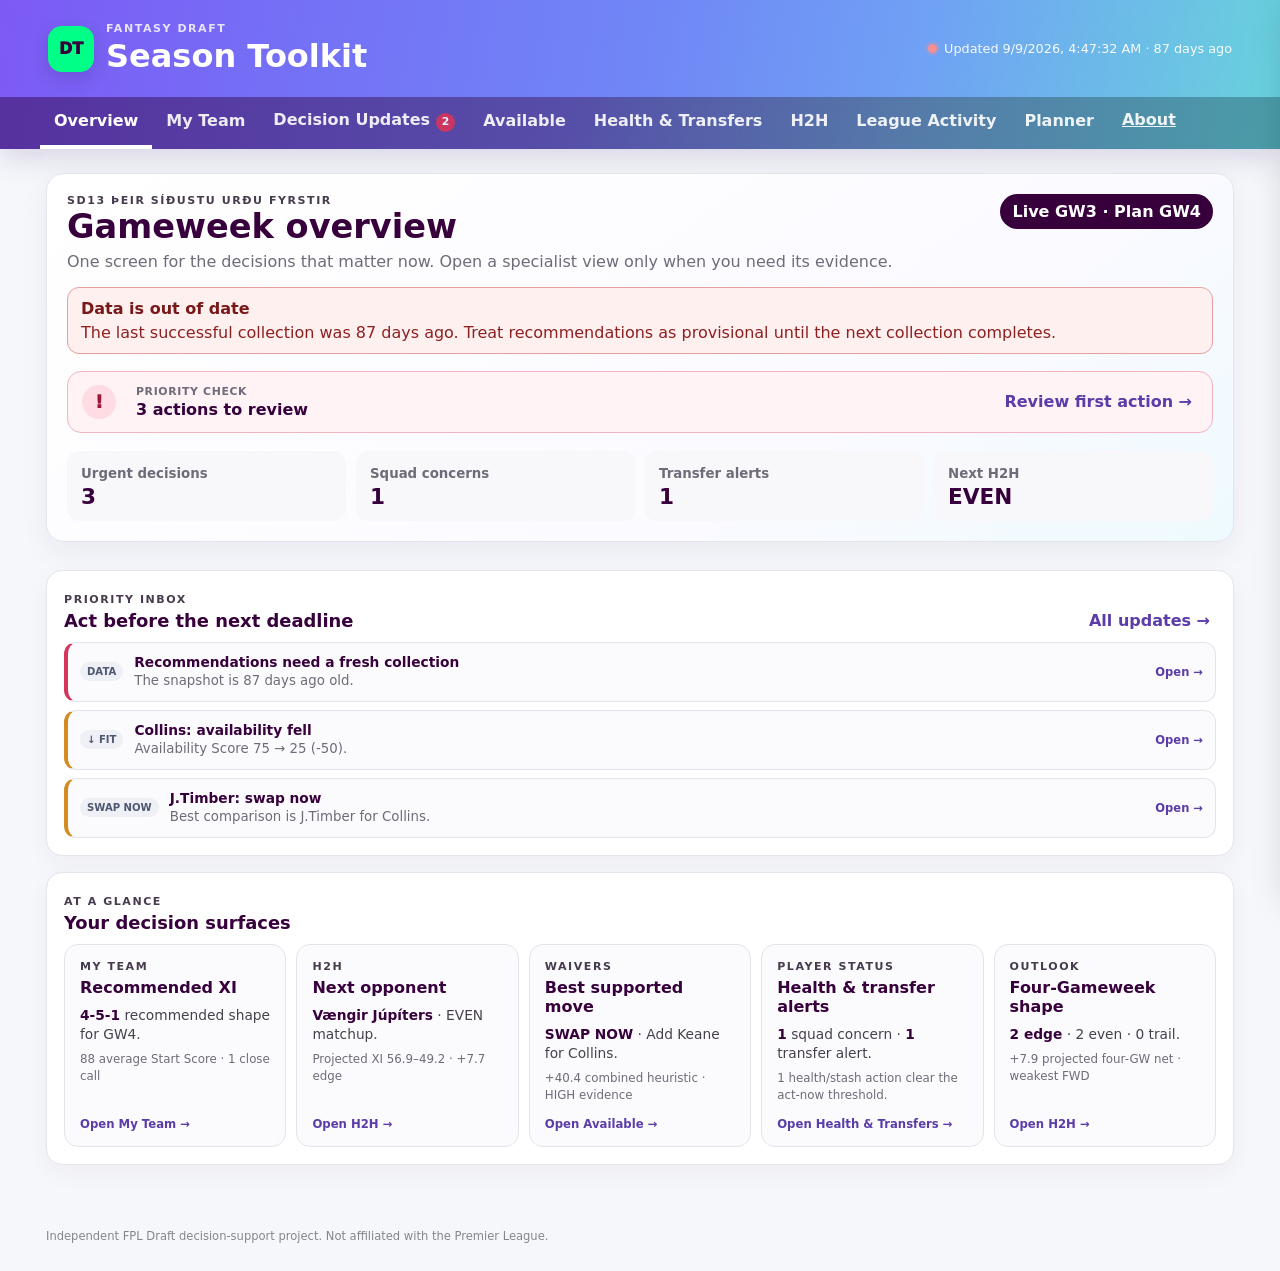
==== public/index.html @ d9d37bd5 "Fix scoring ties, playing-time estimates and outcome integrity" ====
<!doctype html>
<html lang="en">
<head>
  <meta charset="utf-8">
  <meta name="viewport" content="width=device-width, initial-scale=1">
  <meta name="theme-color" content="#6f86f6">
  <title>Draft Toolkit</title>
  <link rel="stylesheet" href="styles.css?v=20260821.3">
  <link rel="stylesheet" href="pitch-v2.css?v=20260821.2">
  <link rel="stylesheet" href="interaction.css">
  <link rel="stylesheet" href="recommended-xi.css?v=20260821.3">
  <link rel="stylesheet" href="planner-v07.css">
  <link rel="stylesheet" href="h2h-v08.css">
  <link rel="stylesheet" href="outcomes-v01.css?v=20260821.1">
  <link rel="stylesheet" href="h2h-outlook-v11.css?v=20260821.1">
  <link rel="stylesheet" href="h2h-visual-v12.css?v=20260822.2">
  <link rel="stylesheet" href="changefeed-v09.css?v=20260822.1">
  <link rel="stylesheet" href="decision-updates-v10.css?v=20260822.1">
  <link rel="stylesheet" href="injury-stash-v10.css?v=20260827.1">
  <link rel="stylesheet" href="overview-v1.css?v=20260827.1">
</head>
<body>
  <header class="masthead">
    <div class="masthead-inner">
      <div class="brand-wrap">
        <div class="brand-mark">DT</div>
        <div>
          <div class="eyebrow">Fantasy Draft</div>
          <h1>Season Toolkit</h1>
        </div>
      </div>
      <div id="updated" class="updated">Loading latest league snapshot…</div>
    </div>
    <nav class="primary-nav" aria-label="Toolkit navigation">
      <div class="primary-nav-inner">
        <button class="primary-link active" data-view="overview">Overview</button>
        <button class="primary-link" data-view="squad">My Team</button>
        <button class="primary-link" data-view="changes">Decision Updates</button>
        <button class="primary-link" data-view="available">Available</button>
        <button class="primary-link" data-view="injury">Health &amp; Transfers</button>
        <button class="primary-link" data-view="h2h">H2H</button>
        <button class="primary-link" data-view="activity">League Activity</button>
        <button class="primary-link" data-view="planner">Planner</button>
        <a class="primary-link" href="about.html">About</a>
      </div>
    </nav>
  </header>

  <main>
    <section id="hero" class="hero"></section>
    <section id="controls" class="controls"></section>
    <section id="content" class="content"></section>
  </main>

  <div id="drawer-backdrop" class="drawer-backdrop" hidden></div>
  <aside id="player-drawer" class="player-drawer" aria-hidden="true"></aside>

  <footer>Independent FPL Draft decision-support project. Not affiliated with the Premier League.</footer>
  <script src="app.js?v=20260827.2"></script>
  <script src="intelligence-v2.js"></script>
  <script src="intelligence-v3.js?v=20260827.1"></script>
  <script src="waiver-v4.js"></script>
  <script src="recommended-xi.js?v=20260821.3"></script>
  <script src="planner-v07.js"></script>
  <script src="h2h-v08.js?v=20260909.1"></script>
  <script src="changefeed-v09.js?v=20260822.1"></script>
  <script src="injury-stash-v10.js?v=20260827.2"></script>
  <script src="overview-v1.js?v=20260827.2"></script>
  <script>SORT = 'swap';</script>
  <script src="search-fix.js"></script>
  <script src="interaction.js"></script>
</body>
</html>
---- public/styles.css ----
:root {
  font-family: Inter, ui-sans-serif, system-ui, -apple-system, BlinkMacSystemFont, "Segoe UI", sans-serif;
  color: #201128;
  background: #f6f7fb;
  --purple:#37003c;
  --purple-2:#5b3ca8;
  --blue:#6f96f6;
  --teal:#72d6e8;
  --green:#00ff87;
  --ink:#201128;
  --muted:#6f6b78;
  --line:#e4e5ec;
  --panel:#fff;
  --good:#16883a;
  --warn:#b46a00;
  --bad:#c62828;
}
*{box-sizing:border-box} body{margin:0;background:#f6f7fb;color:var(--ink)} button,input,select{font:inherit}
.masthead{color:white;background:linear-gradient(100deg,#7d5af5 0%,#7471f6 27%,#7082f6 48%,#6f94f7 68%,#74c9ea 100%);box-shadow:0 8px 28px rgba(61,44,115,.18)}
.masthead-inner{max-width:1220px;margin:auto;padding:22px 18px;display:flex;justify-content:space-between;gap:20px;align-items:center}
.brand-wrap{display:flex;gap:12px;align-items:center}.brand-mark{width:46px;height:46px;border-radius:14px;background:var(--green);color:var(--purple);display:grid;place-items:center;font-weight:950;box-shadow:0 6px 18px rgba(55,0,60,.16)}
.eyebrow{text-transform:uppercase;letter-spacing:.14em;font-size:.69rem;font-weight:900;opacity:.82}h1{margin:2px 0 0;font-size:clamp(1.45rem,2.7vw,2rem)}.updated{font-size:.8rem;text-align:right;opacity:.95}.freshness-status{display:inline-flex;align-items:center;justify-content:flex-end;gap:7px}.freshness-dot{width:9px;height:9px;border-radius:50%;background:var(--green);box-shadow:0 0 0 3px rgba(0,255,135,.18);flex:0 0 auto}.freshness-status.stale .freshness-dot{background:#ffd166;box-shadow:0 0 0 3px rgba(255,209,102,.2)}.freshness-status.critical .freshness-dot,.freshness-status.unknown .freshness-dot{background:#ff8f8f;box-shadow:0 0 0 3px rgba(255,143,143,.2)}
.primary-nav{background:linear-gradient(100deg,#56319f 0%,#554baa 42%,#5c7ead 100%)}.primary-nav-inner{max-width:1220px;margin:auto;display:flex;overflow:auto;padding:0 10px}.primary-link{border:0;background:transparent;color:#fff;padding:13px 14px;font-weight:800;cursor:pointer;white-space:nowrap;border-bottom:4px solid transparent;opacity:.9}.primary-link.active{border-bottom-color:#fff;opacity:1}
main{max-width:1220px;margin:auto;padding:24px 16px 64px}.hero{background:#fff;border:1px solid var(--line);border-radius:18px;padding:20px;box-shadow:0 10px 30px rgba(36,28,48,.06)}.hero-top{display:flex;justify-content:space-between;gap:16px}.hero h2{margin:0;color:var(--purple);font-size:clamp(1.45rem,3vw,2.1rem)}.hero p{margin:6px 0 0;color:var(--muted)}.gw-pill{background:var(--purple);color:#fff;border-radius:999px;padding:8px 12px;height:max-content;font-weight:900}.freshness-warning{margin-top:16px;border:1px solid #e8bd67;background:#fff7df;color:#74520a;border-radius:12px;padding:11px 13px;display:flex;gap:5px 10px;align-items:baseline;flex-wrap:wrap}.freshness-warning strong{color:#5f4205}.freshness-warning.critical,.freshness-warning.unknown{border-color:#e5a0a0;background:#fff0f0;color:#8d2020}.freshness-warning.critical strong,.freshness-warning.unknown strong{color:#791818}.stats{display:grid;grid-template-columns:repeat(4,1fr);gap:10px;margin-top:18px}.stat{background:#f8f8fb;border-radius:12px;padding:12px 14px}.stat small{color:var(--muted);font-weight:700}.stat strong{display:block;color:var(--purple);font-size:1.35rem;margin-top:2px}.stat-button{border:1px solid transparent;text-align:left;cursor:pointer;color:inherit;transition:border-color .16s ease,box-shadow .16s ease,transform .16s ease}.stat-button span{display:block;margin-top:4px;color:#5b3ca8;font-size:.69rem;font-weight:850}.stat-button:hover{border-color:#b8a9df;box-shadow:0 5px 14px rgba(55,0,60,.09);transform:translateY(-1px)}.stat-button:focus-visible{outline:3px solid var(--green);outline-offset:2px}
.controls{margin-top:14px;display:flex;gap:8px;flex-wrap:wrap;align-items:center}.view-toggle{display:inline-flex;background:#e8eaf2;border-radius:11px;padding:3px}.view-toggle button{border:0;background:transparent;padding:8px 13px;border-radius:9px;font-weight:800;color:var(--muted);cursor:pointer}.view-toggle button.active{background:#fff;color:var(--purple);box-shadow:0 2px 8px rgba(35,24,50,.08)}.search,select{border:1px solid #cfd1d8;background:#fff;border-radius:10px;padding:9px 11px;color:var(--ink)}.search{flex:1;min-width:220px}.content{margin-top:14px}
.pitch-shell{background:#fff;border:1px solid var(--line);border-radius:16px;overflow:hidden;box-shadow:0 8px 24px rgba(35,24,50,.06)}.pitch-head{background:linear-gradient(90deg,#77d8ec,#a0f2dd,#d9d5ff);padding:12px}.pitch-head-inner{background:var(--purple);color:#fff;border-radius:9px;padding:8px 12px;text-align:center;font-weight:900}.pitch{position:relative;min-height:720px;background:linear-gradient(rgba(255,255,255,.05),rgba(255,255,255,.05)),repeating-linear-gradient(0deg,#5aae63 0,#5aae63 90px,#62b76b 90px,#62b76b 180px);overflow:hidden}.pitch:before{content:"";position:absolute;inset:26px 7%;border:3px solid rgba(255,255,255,.92);border-radius:3px}.pitch:after{content:"";position:absolute;left:50%;top:50%;width:150px;height:150px;border:3px solid rgba(255,255,255,.92);border-radius:50%;transform:translate(-50%,-50%)}.halfway{position:absolute;left:7%;right:7%;top:50%;border-top:3px solid rgba(255,255,255,.92)}
.line{position:absolute;left:7%;right:7%;display:grid;gap:10px;z-index:2;align-items:end}.line.gkp{top:6%;grid-template-columns:1fr}.line.def{top:28%;grid-template-columns:repeat(5,1fr)}.line.mid{top:52%;grid-template-columns:repeat(5,1fr)}.line.fwd{top:77%;grid-template-columns:repeat(3,1fr)}
.pitch-player{justify-self:center;width:min(116px,100%);border:0;background:transparent;cursor:pointer;color:inherit;padding:0}.shirt{width:54px;height:62px;margin:0 auto -2px;background:linear-gradient(180deg,#f5f5f5,#d9d9df);clip-path:polygon(25% 0,38% 9%,62% 9%,75% 0,100% 20%,84% 36%,79% 100%,21% 100%,16% 36%,0 20%);border:2px solid rgba(55,0,60,.22)}.pitch-player.warn .shirt{background:linear-gradient(180deg,#ffe96c,#e2bc36)}.pitch-player.bad .shirt{background:linear-gradient(180deg,#ff9f9f,#df6464)}.player-label{background:var(--purple);color:#fff;padding:5px 6px 4px;font-weight:900;font-size:.77rem;white-space:nowrap;overflow:hidden;text-overflow:ellipsis}.next-fixture{background:rgba(255,255,255,.6);padding:3px 5px;font-size:.72rem;font-weight:800}.intel-dot{position:absolute;transform:translate(38px,-66px);background:#fff;color:var(--purple);width:21px;height:21px;border-radius:50%;display:grid;place-items:center;font-size:.7rem;font-weight:950;box-shadow:0 2px 6px rgba(0,0,0,.18)}
.bench{border-top:1px solid var(--line);padding:14px;background:#fafafd}.bench h3{margin:0 0 10px;color:var(--purple)}.bench-row{display:grid;grid-template-columns:repeat(4,1fr);gap:10px}.bench-card{border:1px solid var(--line);background:#fff;border-radius:12px;padding:10px;cursor:pointer}.bench-card strong{display:block}.bench-card small{color:var(--muted)}
.group{margin-bottom:20px}.group-title{display:flex;justify-content:space-between;align-items:center;margin:0 0 9px}.group-title h3{margin:0;color:var(--purple)}.count{color:var(--muted);font-size:.84rem}.player-list{display:grid;gap:8px}.player-card{background:#fff;border:1px solid var(--line);border-radius:13px;overflow:hidden;display:grid;grid-template-columns:minmax(180px,1.2fr) minmax(250px,1.7fr) minmax(180px,.9fr)}.player-main{padding:13px 14px;display:flex;gap:11px;align-items:center}.position{width:42px;height:42px;border-radius:10px;display:grid;place-items:center;font-size:.72rem;font-weight:900;background:#efe9f0;color:var(--purple)}.player-name{font-weight:900}.meta{color:var(--muted);font-size:.81rem;margin-top:2px}.fixture-strip{display:grid;grid-template-columns:repeat(4,minmax(56px,1fr));gap:5px;padding:9px;background:#fafafb;border-left:1px solid var(--line);border-right:1px solid var(--line)}.fixture{min-height:52px;border-radius:9px;background:#ececf0;display:flex;flex-direction:column;justify-content:center;align-items:center;text-align:center;font-size:.73rem;font-weight:800;padding:5px}.fixture strong{color:var(--purple)}.fixture.home{background:#dbfce9}.fixture.away{background:#f1ebf2}.fixture.blank{color:#9a9ba3;background:#f3f3f5}.intel{padding:11px 12px;display:flex;flex-direction:column;justify-content:center;gap:6px}.badges{display:flex;flex-wrap:wrap;gap:5px}.badge{display:inline-flex;align-items:center;border-radius:999px;padding:4px 7px;font-size:.69rem;font-weight:900;background:#eee;color:#555}.badge.good{background:#dcf6e5;color:var(--good)}.badge.warn{background:#fff1d9;color:var(--warn)}.badge.bad{background:#fee5e5;color:var(--bad)}.badge.purple{background:#eee4ef;color:var(--purple)}.news{color:#6c6d73;font-size:.76rem;line-height:1.35}.placeholder-score{color:#9a9ba3;font-size:.73rem;font-weight:700}
.empty,.activity-card,.gw-panel{background:#fff;border:1px solid var(--line);border-radius:13px}.empty{padding:22px;color:var(--muted);text-align:center;border-style:dashed}.activity-card{padding:13px 14px;margin-bottom:8px}.activity-card strong{color:var(--purple)}.planner-grid{display:grid;grid-template-columns:repeat(4,1fr);gap:10px}.gw-panel{overflow:hidden}.gw-head{background:var(--purple);color:white;padding:10px 12px;font-weight:900}.gw-body{padding:10px}.gw-team{display:flex;justify-content:space-between;gap:8px;padding:6px 0;border-bottom:1px solid #eee;font-size:.8rem}
.drawer-backdrop{position:fixed;inset:0;background:rgba(25,15,35,.32);z-index:20}.player-drawer{position:fixed;right:0;top:0;bottom:0;width:min(430px,94vw);background:#fff;z-index:21;box-shadow:-12px 0 36px rgba(25,15,35,.22);transform:translateX(105%);transition:transform .2s ease;overflow:auto}.player-drawer.open{transform:translateX(0)}.drawer-head{background:linear-gradient(110deg,#7d5af5,#73c8ea);color:white;padding:22px}.drawer-head button{float:right;border:0;background:rgba(255,255,255,.2);color:#fff;border-radius:999px;width:34px;height:34px;cursor:pointer}.drawer-body{padding:18px}.drawer-fixtures{display:grid;grid-template-columns:repeat(2,1fr);gap:8px;margin:14px 0}.drawer-fixture{background:#f5f3f8;border-radius:10px;padding:10px}.drawer-section{padding:13px 0;border-top:1px solid var(--line)}footer{max-width:1220px;margin:auto;padding:0 16px 28px;color:#85868c;font-size:.72rem}.error{background:#fff0f0;border:1px solid #efb8b8;color:#8d2020;border-radius:12px;padding:14px}
@media(max-width:900px){.pitch{min-height:650px}.line.def,.line.mid{grid-template-columns:repeat(5,1fr);left:2%;right:2%}.pitch-player{width:92px}.player-card{grid-template-columns:1fr}.fixture-strip{border:0;border-top:1px solid var(--line);border-bottom:1px solid var(--line)}.planner-grid{grid-template-columns:1fr 1fr}}
@media(max-width:620px){.masthead-inner{align-items:flex-start}.updated{display:none}.stats{grid-template-columns:repeat(2,1fr)}.hero-top{flex-direction:column}.pitch{min-height:620px}.shirt{width:42px;height:50px}.player-label{font-size:.64rem}.next-fixture{font-size:.62rem}.line{gap:3px}.line.def,.line.mid{left:1%;right:1%}.bench-row{grid-template-columns:repeat(2,1fr)}.search{min-width:100%}.planner-grid{grid-template-columns:1fr}}
---- public/pitch-v2.css ----
.masthead{background:linear-gradient(100deg,#7d5af5 0%,#7471f6 24%,#7086f6 50%,#6fa2f4 72%,#69d3dc 100%)}
.primary-nav{background:linear-gradient(100deg,#56319f 0%,#564ea8 44%,#557ca9 72%,#4a9da8 100%)}
.pitch{min-height:650px}
.pitch:before{inset:24px 8%}
.line{left:8%;right:8%}
.line.gkp{top:5%}.line.def{top:27%}.line.mid{top:51%}.line.fwd{top:75%}
.pitch-player{width:min(132px,100%);position:relative}
.shirt{width:72px;height:82px;margin:0 auto -1px;background:linear-gradient(145deg,#eef8ff 0%,#95dff0 48%,#7d68ee 100%);border:3px solid rgba(55,0,60,.52);filter:drop-shadow(0 5px 4px rgba(55,0,60,.16));display:grid;place-items:center;color:#37003c;font-size:.62rem;font-weight:950;letter-spacing:.04em}
.shirt span{transform:translateY(4px)}
.pitch-player.warn .shirt{background:linear-gradient(145deg,#fff8bd,#ffd85e 48%,#e3ac2b)}
.pitch-player.bad .shirt{background:linear-gradient(145deg,#ffd0d0,#ef8585 48%,#d65353)}
.player-label{display:block;font-size:.8rem;padding:6px 7px 5px;box-shadow:0 2px 5px rgba(55,0,60,.15)}
.next-fixture{display:block;background:rgba(255,255,255,.82);font-size:.72rem;padding:4px 5px}
.intel-dot{right:5px;top:7px;transform:none;position:absolute}
.pitch-head-inner{display:flex;justify-content:center;gap:12px;align-items:center}.verified-lineup{background:#00ff87;color:#37003c;padding:3px 7px;border-radius:999px;font-size:.68rem;text-transform:uppercase;letter-spacing:.04em}
.bench-card{display:grid;grid-template-columns:38px 1fr;grid-template-rows:auto auto;column-gap:9px;text-align:left;align-items:center}.bench-shirt{grid-row:1/3;width:34px;height:38px;background:linear-gradient(145deg,#eef8ff,#8fd9ed 55%,#7d68ee);clip-path:polygon(25% 0,38% 9%,62% 9%,75% 0,100% 20%,84% 36%,79% 100%,21% 100%,16% 36%,0 20%);display:grid;place-items:center;color:#37003c;font-size:.54rem;font-weight:900}.bench-card strong,.bench-card small{display:block}
.lineup-warning{background:#fff8df;border:1px solid #eed58a;border-radius:14px;padding:14px 16px;margin-bottom:14px;color:#5c4812;display:grid;gap:4px}.lineup-warning span{font-size:.84rem}

/* Intelligence v0.1 */
.score-strip{display:flex;gap:5px;flex-wrap:wrap}.score{display:inline-grid;grid-template-columns:auto auto;gap:5px;align-items:center;border-radius:8px;padding:4px 7px;font-size:.7rem}.score small{font-weight:800;opacity:.78}.score strong{font-size:.82rem}.score.high{background:#d9f7e5;color:#126c31}.score.mid{background:#fff0c9;color:#8a5700}.score.low{background:#fde2e2;color:#a52222}
.fixture.fdr-1,.drawer-fixture.fdr-1{background:#00ff87;color:#17351f}.fixture.fdr-2,.drawer-fixture.fdr-2{background:#80f3b5;color:#17351f}.fixture.fdr-3,.drawer-fixture.fdr-3{background:#e8e8ed;color:#4a4750}.fixture.fdr-4,.drawer-fixture.fdr-4{background:#ff7a9c;color:#4a0014}.fixture.fdr-5,.drawer-fixture.fdr-5{background:#d9004f;color:#fff}.fixture[class*="fdr-"] strong{color:inherit}.drawer-fixture small{display:block;margin-top:5px;opacity:.72;font-size:.68rem}.model-grid{display:grid;grid-template-columns:1fr 1fr;gap:7px;margin-top:9px}.model-grid span{background:#f6f5f8;border-radius:8px;padding:8px;font-size:.76rem;display:flex;justify-content:space-between;gap:8px}.model-note{margin-top:10px;color:#77717d;font-size:.74rem;line-height:1.45}

@media(max-width:900px){.pitch{min-height:610px}.shirt{width:60px;height:69px}.pitch-player{width:105px}.line.def,.line.mid{left:2%;right:2%}}
@media(max-width:620px){.pitch{min-height:570px}.shirt{width:48px;height:56px}.pitch-player{width:82px}.player-label{font-size:.62rem}.next-fixture{font-size:.58rem}.intel-dot{width:18px;height:18px;right:0;top:2px}.pitch-head-inner{gap:6px;flex-wrap:wrap}.verified-lineup{font-size:.58rem}.model-grid{grid-template-columns:1fr}}
---- public/interaction.css ----
.player-card[data-player-id]{
  position:relative;
  cursor:pointer;
  transition:transform .16s ease, box-shadow .16s ease, border-color .16s ease, background-color .16s ease;
  padding-right:34px;
}

.player-card[data-player-id]::after{
  content:"›";
  position:absolute;
  right:13px;
  top:50%;
  transform:translateY(-50%);
  color:var(--purple);
  font-size:1.55rem;
  font-weight:900;
  opacity:.42;
  transition:transform .16s ease, opacity .16s ease;
  pointer-events:none;
}

.player-card[data-player-id]:hover{
  transform:translateY(-2px);
  border-color:#aaa0c4;
  box-shadow:0 8px 22px rgba(55,0,60,.12);
}

.player-card[data-player-id]:hover::after{
  transform:translate(3px,-50%);
  opacity:1;
}

.player-card[data-player-id]:focus-visible,
.bench-card[data-player-id]:focus-visible,
.pitch-player[data-player-id]:focus-visible{
  outline:3px solid #00ff87;
  outline-offset:3px;
}

.player-card[data-player-id]:active{transform:translateY(0)}

.usage-panel{
  display:grid;
  grid-template-columns:repeat(2,1fr);
  gap:8px;
  margin:14px 0;
}
.usage-panel>div{
  background:#f6f4f8;
  border:1px solid var(--line);
  border-radius:10px;
  padding:11px 12px;
}
.usage-panel small{display:block;color:var(--muted);font-weight:700;margin-bottom:3px}
.usage-panel strong{font-size:1.15rem;color:var(--purple)}

.decision-line{display:flex;align-items:center;gap:7px;min-width:0}
.decision-reason{font-size:.68rem;color:var(--muted);overflow:hidden;text-overflow:ellipsis;white-space:nowrap}
.recommendation{display:inline-flex;align-items:center;border-radius:999px;padding:5px 8px;font-size:.68rem;font-weight:950;letter-spacing:.02em;white-space:nowrap}
.action-claim{background:#00ff87;color:#173c29}
.action-stash{background:#d8f5ff;color:#09536c}
.action-watch{background:#fff1c7;color:#755100}
.action-hold{background:#e6f4df;color:#356324}
.action-drop{background:#ffe0e0;color:#9d2020}
.action-pass{background:#ededf1;color:#666771}
.drawer-decision{display:flex;align-items:center;gap:10px;background:#f8f7fb;border:1px solid var(--line);border-radius:12px;padding:12px;margin-bottom:10px}.drawer-decision strong{font-size:.84rem;line-height:1.35}
.return-panel{display:flex;flex-direction:column;gap:3px;border:1px solid #d8d5ef;background:linear-gradient(100deg,rgba(125,90,245,.07),rgba(116,201,234,.12));border-radius:11px;padding:12px;margin:12px 0}.return-panel small{color:var(--muted);font-weight:700}.return-panel strong{color:var(--purple)}.return-panel span{font-size:.76rem;color:var(--muted);text-transform:capitalize}

.swap-summary{display:flex;flex-wrap:wrap;align-items:center;gap:5px 9px;margin-top:7px;padding-top:7px;border-top:1px dashed var(--line);font-size:.68rem;color:var(--muted)}
.swap-summary strong{color:#68616f;font-size:.66rem}.swap-summary.positive strong{color:#176c46}.swap-summary span{font-weight:700;color:#4e4855}.swap-summary small{width:100%}
.swap-panel{background:#faf9fc;border-radius:12px;padding:13px!important}.swap-head{display:flex;flex-direction:column;gap:3px;margin:8px 0 11px}.swap-head b{color:var(--purple)}.swap-head span{font-size:.8rem;color:var(--muted);font-weight:700}

.about-shell{
  max-width:900px;
  margin:0 auto;
  background:#fff;
  border:1px solid var(--line);
  border-radius:18px;
  padding:clamp(22px,4vw,42px);
  box-shadow:0 10px 30px rgba(36,28,48,.06);
}
.about-shell h2{margin:0 0 8px;color:var(--purple);font-size:clamp(1.6rem,3vw,2.2rem)}
.about-shell h3{margin:28px 0 8px;color:var(--purple)}
.about-shell p,.about-shell li{color:#5f5b68;line-height:1.65}
.about-shell ul{padding-left:1.2rem}
.about-callout{margin-top:24px;padding:16px 18px;border-radius:12px;background:linear-gradient(100deg,rgba(125,90,245,.10),rgba(116,201,234,.18));border:1px solid #d8d5ef}

@media(max-width:900px){.decision-reason{display:none}}
@media (prefers-reduced-motion: reduce){
  .player-card[data-player-id],.player-card[data-player-id]::after{transition:none}
}
---- public/recommended-xi.css ----
.recommendation-banner{display:flex;flex-wrap:wrap;align-items:center;justify-content:space-between;gap:7px 14px;background:linear-gradient(100deg,rgba(0,255,135,.12),rgba(111,134,246,.10));border:1px solid #9edebd;border-radius:14px;padding:13px 16px;margin-bottom:14px;color:#315843}.recommendation-banner span{font-size:.8rem;color:#5e6862}.close-call-banner{display:flex;flex-wrap:wrap;gap:6px 12px;align-items:center;background:#fff7dc;border:1px solid #e8cf7b;border-radius:12px;padding:10px 14px;margin:-4px 0 14px;color:#5c4b16}.close-call-banner strong{font-size:.75rem;text-transform:uppercase;letter-spacing:.03em}.close-call-banner span{font-size:.8rem}.recommended-lineup-badge{background:#00ff87;color:#173c29;padding:4px 8px;border-radius:999px;font-size:.68rem;font-weight:950;text-transform:uppercase;letter-spacing:.04em}.recommended-xi-shell .pitch-head{background:linear-gradient(100deg,#56319f,#4a9da8)}.recommended-xi-shell .pitch-head-inner{justify-content:space-between;padding-left:12px;padding-right:12px}.recommended-xi-shell .pitch{min-height:690px}.recommended-xi-shell .line.gkp{top:4%}.recommended-xi-shell .line.def{top:27%}.recommended-xi-shell .line.mid{top:51%}.recommended-xi-shell .line.fwd{top:75%}.recommended-player{width:min(126px,100%);background:none;border:0;padding:0;box-shadow:none;overflow:visible}.recommended-kit{width:74px;height:78px;margin:0 auto -2px;position:relative;display:grid;place-items:center;filter:drop-shadow(0 5px 4px rgba(55,0,60,.14))}.recommended-kit img{display:block;max-width:74px;max-height:78px;position:relative;z-index:2}.kit-fallback{position:absolute;inset:5px 8px 0;background:linear-gradient(145deg,#eef8ff 0%,#95dff0 48%,#7d68ee 100%);clip-path:polygon(25% 0,38% 8%,62% 8%,75% 0,100% 19%,84% 35%,79% 100%,21% 100%,16% 35%,0 19%);display:grid;place-items:center;color:#37003c;font-size:.58rem;font-weight:950;letter-spacing:.04em}.recommended-player.warn .kit-fallback{background:linear-gradient(145deg,#fff8bd,#ffd85e 48%,#e3ac2b)}.recommended-player.bad .kit-fallback{background:linear-gradient(145deg,#ffd0d0,#ef8585 48%,#d65353)}.recommended-card-plate{display:block;border-radius:8px;overflow:hidden;box-shadow:0 3px 7px rgba(55,0,60,.18)}.recommended-player .player-label{background:#37003c;color:#fff;font-size:.78rem;font-weight:900;padding:5px 6px 4px;box-shadow:none}.recommended-player .next-fixture{background:rgba(255,255,255,.93);color:#302b35;font-size:.68rem;font-weight:800;padding:4px 5px}.recommended-player .start-score{display:block;background:#eef0f6;color:#37003c;font-size:.64rem;font-weight:900;padding:4px 5px;border:0}.official-player .official-pick-status{background:#e8fff3;color:#176c46;text-transform:uppercase;letter-spacing:.035em}.recommended-bench-card{grid-template-columns:44px 1fr;min-width:180px}.recommended-kit.compact{width:40px;height:44px;margin:0}.recommended-bench-card .recommended-kit.compact{grid-row:1/3}.recommended-kit.compact img{max-width:40px;max-height:44px}.recommended-kit.compact .kit-fallback{inset:3px 4px 0;font-size:.45rem}.official-bench-card small{line-height:1.35}.lineup-view-toggle{display:flex;flex-wrap:wrap}.lineup-view-toggle button{white-space:nowrap}@media(max-width:900px){.recommended-xi-shell .pitch{min-height:660px}.recommended-player{width:108px}.recommended-kit{width:64px;height:70px}.recommended-kit img{max-width:64px;max-height:70px}.recommended-player .player-label{font-size:.7rem}.recommended-player .next-fixture,.recommended-player .start-score{font-size:.61rem}}@media(max-width:620px){.recommended-xi-shell .pitch{min-height:610px}.recommended-xi-shell .pitch-head-inner{justify-content:center}.recommended-player{width:82px}.recommended-kit{width:48px;height:54px}.recommended-kit img{max-width:48px;max-height:54px}.recommended-player .player-label{font-size:.59rem;padding:4px}.recommended-player .next-fixture,.recommended-player .start-score{font-size:.53rem;padding:3px}.recommended-bench-card{min-width:150px}.recommendation-banner{align-items:flex-start;flex-direction:column}.close-call-banner{align-items:flex-start;flex-direction:column}}
---- public/planner-v07.css ----
.planner-v07{display:grid;gap:16px}.planner-intro{display:flex;justify-content:space-between;gap:18px;align-items:flex-start;background:#fff;border:1px solid var(--line);border-radius:16px;padding:16px 18px}.planner-intro h3,.planner-section-head h3{margin:2px 0 4px;color:var(--purple)}.planner-intro p,.planner-section-head p{margin:0;color:var(--muted);font-size:.82rem}.planner-note{max-width:430px;color:var(--muted);font-size:.76rem;line-height:1.45}.planner-week-strip{display:grid;grid-template-columns:repeat(4,1fr);gap:10px}.planner-week-summary{background:#fff;border:1px solid var(--line);border-radius:13px;padding:12px 14px;display:grid;gap:5px}.planner-week-summary>div{display:flex;justify-content:space-between;align-items:end}.planner-week-summary small{font-weight:900;color:var(--purple)}.planner-week-summary strong{font-size:1.35rem;color:var(--purple)}.planner-week-summary span{color:var(--muted);font-size:.75rem}.planner-week-summary b{color:#9b5d00;font-size:.7rem;text-transform:uppercase;letter-spacing:.03em}.planner-week-summary.weakest{border-color:#e7c86a;background:#fff9e4}.planner-section-head{display:flex;justify-content:space-between;align-items:end;margin-top:2px}.planner-table-scroll{overflow-x:auto;border:1px solid var(--line);border-radius:14px;background:#fff}.planner-table-head,.planner-roster-row{min-width:980px;display:grid;grid-template-columns:150px 70px 85px repeat(4,minmax(112px,1fr)) 70px 100px;gap:6px;align-items:center}.planner-table-head{padding:9px 10px;background:#f3f1f6;color:var(--purple);font-size:.7rem;font-weight:900;text-align:center}.planner-table-head span:first-child{text-align:left}.planner-roster-row{width:100%;border:0;border-top:1px solid #eeeeef;background:#fff;padding:7px 10px;text-align:left;cursor:pointer;color:inherit}.planner-roster-row:hover{background:#faf9fc}.planner-player{display:grid;gap:1px}.planner-player b{font-size:.82rem}.planner-player small{font-size:.68rem;color:var(--muted)}.planner-metric{text-align:center;display:grid;gap:1px}.planner-metric small{font-size:.61rem;color:var(--muted)}.planner-metric strong{font-size:.78rem;color:var(--purple)}.planner-fixture-cell{min-height:46px;border-radius:8px;padding:5px 6px;display:grid;align-content:center;text-align:center}.planner-fixture-cell strong{font-size:.7rem}.planner-fixture-cell small{font-size:.61rem;opacity:.75}.planner-blank{background:#f0f0f2;color:#888}.planner-signal{justify-self:center;border-radius:999px;padding:4px 7px;font-size:.62rem;font-weight:900;white-space:nowrap}.planner-signal.good{background:#daf7e5;color:#18733b}.planner-signal.bad{background:#fee6e6;color:#a72626}.planner-signal.neutral{background:#eeedf2;color:#65616c}.streamer-title{margin-top:6px}.streamer-grid{display:grid;grid-template-columns:repeat(2,minmax(0,1fr));gap:10px}.streamer-card{border:1px solid var(--line);background:#fff;border-radius:14px;padding:13px;text-align:left;cursor:pointer;color:inherit;display:grid;gap:10px}.streamer-card:hover{border-color:#b9a8c0;box-shadow:0 5px 14px rgba(55,0,60,.06)}.streamer-head{display:flex;gap:10px;align-items:center}.streamer-head h4{margin:2px 0;font-size:.95rem;color:var(--purple)}.streamer-head small{color:var(--muted);font-size:.7rem}.streamer-label{display:inline-flex;border-radius:999px;padding:3px 6px;background:#eee;color:#666;font-size:.61rem;font-weight:900}.streamer-label.upgrade{background:#dcf6e5;color:#17733a}.streamer-swap{font-size:.76rem;color:#4e4853}.streamer-deltas{display:grid;grid-template-columns:repeat(3,1fr);gap:6px}.streamer-deltas span{background:#f7f7fa;border-radius:8px;padding:7px}.streamer-deltas small{display:block;color:var(--muted);font-size:.61rem}.streamer-deltas strong{display:block;color:var(--purple);font-size:.82rem;margin-top:2px}.streamer-run{display:grid;grid-template-columns:repeat(4,1fr);gap:5px}.streamer-run span{border-radius:7px;padding:5px;text-align:center;font-size:.62rem;font-weight:800}.planner-v07 .fdr-1{background:#00ff87;color:#17351f}.planner-v07 .fdr-2{background:#80f3b5;color:#17351f}.planner-v07 .fdr-3{background:#e8e8ed;color:#4a4750}.planner-v07 .fdr-4{background:#ff7a9c;color:#4a0014}.planner-v07 .fdr-5{background:#d9004f;color:#fff}@media(max-width:900px){.planner-intro{flex-direction:column}.planner-note{max-width:none}.planner-week-strip{grid-template-columns:repeat(2,1fr)}.streamer-grid{grid-template-columns:1fr}}@media(max-width:620px){.planner-week-strip{grid-template-columns:1fr 1fr}.planner-intro{padding:14px}.streamer-deltas{grid-template-columns:1fr}.streamer-run{grid-template-columns:repeat(2,1fr)}}
---- public/h2h-v08.css ----
.h2h-v08{display:grid;gap:20px}.h2h-intro,.h2h-section-head{display:flex;align-items:flex-start;justify-content:space-between;gap:20px}.h2h-intro h3,.h2h-section-head h3{margin:4px 0 6px}.h2h-intro p,.h2h-section-head p,.h2h-empty p{margin:0;color:var(--muted);max-width:760px}.h2h-opponent{min-width:220px;padding:14px 16px;border:1px solid var(--line);border-radius:16px;background:var(--panel);display:grid;gap:3px}.h2h-opponent small,.h2h-opponent span{color:var(--muted)}.h2h-balance{display:grid;grid-template-columns:1fr auto 1fr;align-items:center;gap:18px;padding:22px;border:1px solid var(--line);border-radius:22px;background:var(--panel);box-shadow:0 8px 24px rgba(35,24,50,.08)}.h2h-balance>div:first-child{text-align:left}.h2h-balance>div:last-child{text-align:right}.h2h-balance>div:not(.h2h-balance-centre){display:grid;gap:4px}.h2h-balance>div:not(.h2h-balance-centre)>strong{font-size:34px}.h2h-balance small,.h2h-balance span{color:var(--muted)}.h2h-balance-centre{min-width:110px;text-align:center;display:grid;justify-items:center;gap:4px}.h2h-balance-centre>strong{font-size:24px}.h2h-signal{display:inline-flex;padding:5px 9px;border-radius:999px;font-size:11px;font-weight:800;letter-spacing:.04em}.h2h-balance.edge .h2h-signal,.h2h-position-card.edge span{background:#dff7e9;color:#12673b}.h2h-balance.trail .h2h-signal,.h2h-position-card.trail span{background:#fde7e7;color:#a42b2b}.h2h-balance.even .h2h-signal,.h2h-position-card.even span{background:#eef0f5;color:#565d6b}.h2h-secondary-edges{display:grid;grid-template-columns:repeat(4,minmax(0,1fr));gap:10px}.h2h-secondary-edges>span{padding:13px 14px;border:1px solid var(--line);border-radius:14px;background:var(--panel);display:grid;gap:2px}.h2h-secondary-edges small{color:var(--muted)}.h2h-position-grid{display:grid;grid-template-columns:repeat(4,minmax(0,1fr));gap:12px}.h2h-position-card{border:1px solid var(--line);border-radius:16px;background:var(--panel);padding:15px;display:grid;gap:12px}.h2h-position-card>div:first-child{display:flex;justify-content:space-between;align-items:center}.h2h-position-card>div:first-child span{padding:4px 7px;border-radius:999px;font-size:10px;font-weight:800}.h2h-position-main{display:grid}.h2h-position-main small,.h2h-position-sub{color:var(--muted)}.h2h-position-main b{font-size:25px}.h2h-position-sub{display:grid;grid-template-columns:repeat(3,1fr);font-size:11px;gap:4px}.h2h-lineups{display:grid;grid-template-columns:1fr 1fr;gap:18px}.h2h-player-list{border:1px solid var(--line);border-radius:18px;background:var(--panel);overflow:hidden}.h2h-player-row{width:100%;border:0;border-bottom:1px solid var(--line);background:transparent;padding:10px 12px;display:grid;grid-template-columns:auto 1fr auto;gap:10px;align-items:center;text-align:left;color:inherit;cursor:pointer}.h2h-player-row:last-child{border-bottom:0}.h2h-player-row:hover{background:rgba(111,134,246,.08)}.h2h-player-name,.h2h-player-score{display:grid;gap:1px}.h2h-player-name small,.h2h-player-score small{color:var(--muted);font-size:11px}.h2h-player-score{text-align:right}.h2h-player-score em{font-size:10px;color:var(--muted);font-style:normal}.h2h-threat-columns{display:grid;grid-template-columns:1fr 1fr;gap:18px}.h2h-threat-columns h4{margin:0 0 10px}.h2h-threat-grid{display:grid;gap:10px}.h2h-threat-card{position:relative;width:100%;border:1px solid var(--line);border-radius:16px;background:var(--panel);padding:13px;text-align:left;color:inherit;cursor:pointer;display:grid;gap:9px}.h2h-threat-card:hover{transform:translateY(-1px);box-shadow:0 8px 24px rgba(35,24,50,.08)}.h2h-threat-label{position:absolute;right:10px;top:10px;font-size:9px;font-weight:800;letter-spacing:.05em;color:var(--muted)}.h2h-threat-head{display:flex;gap:10px;align-items:center}.h2h-threat-head>div{display:grid}.h2h-threat-head small,.h2h-threat-fixture{color:var(--muted)}.h2h-threat-metrics{display:grid;grid-template-columns:1fr 1fr;gap:8px}.h2h-threat-metrics span{display:grid}.h2h-threat-metrics small{color:var(--muted)}.h2h-priority-grid{display:grid;grid-template-columns:repeat(3,minmax(0,1fr));gap:12px}.h2h-priority{border:1px solid var(--line);border-radius:16px;background:var(--panel);padding:14px;display:grid;gap:10px}.h2h-priority>div{display:flex;justify-content:space-between;align-items:center;gap:8px}.h2h-priority-label{font-size:10px;font-weight:800;color:var(--muted);letter-spacing:.04em}.h2h-priority p{margin:0;color:var(--muted);font-size:13px;line-height:1.45}.h2h-counter{border:1px solid var(--line);border-radius:12px;background:rgba(111,134,246,.07);padding:10px;text-align:left;color:inherit;cursor:pointer;display:grid;gap:2px}.h2h-counter strong{font-size:15px}.h2h-counter small{color:var(--muted)}.h2h-note,.h2h-empty{padding:15px 17px;border:1px solid var(--line);border-radius:16px;background:var(--panel);color:var(--muted);font-size:13px}.h2h-empty h3{margin:4px 0 6px}.h2h-projection-balance{display:grid;grid-template-columns:1fr auto 1fr;align-items:center;gap:18px;padding:24px;border:1px solid var(--line);border-radius:22px;background:var(--panel);box-shadow:0 8px 24px rgba(35,24,50,.08)}.h2h-projection-balance>div:first-child{text-align:left}.h2h-projection-balance>div:last-child{text-align:right}.h2h-projection-balance>div:not(.h2h-balance-centre){display:grid;gap:4px}.h2h-projection-balance>div:not(.h2h-balance-centre)>strong{font-size:38px}.h2h-projection-balance small,.h2h-projection-balance span{color:var(--muted)}.h2h-projection-balance.edge .h2h-signal{background:#dff7e9;color:#12673b}.h2h-projection-balance.trail .h2h-signal{background:#fde7e7;color:#a42b2b}.h2h-projection-balance.even .h2h-signal{background:#eef0f5;color:#565d6b}.h2h-pressure{display:grid;grid-template-columns:auto 1fr minmax(260px,auto);align-items:center;gap:18px;padding:18px;border-radius:18px;border:1px solid var(--line);background:var(--panel)}.h2h-pressure>div:first-child{min-width:110px;display:grid;gap:2px}.h2h-pressure>div:first-child small{color:var(--muted)}.h2h-pressure>div:first-child strong{font-size:22px}.h2h-pressure h4{margin:0 0 4px}.h2h-pressure p{margin:0;color:var(--muted);line-height:1.45}.h2h-pressure.pressure-high,.h2h-pressure.pressure-very-high{border-left:5px solid #d6355b}.h2h-pressure.pressure-medium{border-left:5px solid #d28b20}.h2h-pressure.pressure-low{border-left:5px solid #4c9d69}.h2h-best-move{border:1px solid var(--line);border-radius:13px;background:rgba(111,134,246,.07);padding:11px 12px;display:grid;gap:2px;text-align:left;color:inherit;cursor:pointer}.h2h-best-move small,.h2h-best-move span{color:var(--muted)}.h2h-best-move.muted{cursor:default;background:transparent}.h2h-scout-grid{display:grid;grid-template-columns:repeat(3,minmax(0,1fr));gap:10px}.h2h-scout-grid article{border:1px solid var(--line);border-radius:14px;background:var(--panel);padding:13px 14px;display:grid;gap:3px}.h2h-scout-grid article.wide{grid-column:span 3}.h2h-scout-grid small,.h2h-scout-grid span{color:var(--muted)}.h2h-scout-grid strong{font-size:17px}@media(max-width:900px){.h2h-position-grid,.h2h-secondary-edges{grid-template-columns:repeat(2,minmax(0,1fr))}.h2h-lineups,.h2h-threat-columns{grid-template-columns:1fr}.h2h-priority-grid{grid-template-columns:1fr}.h2h-pressure{grid-template-columns:1fr}.h2h-scout-grid{grid-template-columns:repeat(2,minmax(0,1fr))}.h2h-scout-grid article.wide{grid-column:span 2}}@media(max-width:620px){.h2h-intro,.h2h-section-head{display:grid}.h2h-opponent{min-width:0}.h2h-balance,.h2h-projection-balance{grid-template-columns:1fr;gap:10px;text-align:center}.h2h-balance>div:first-child,.h2h-balance>div:last-child,.h2h-projection-balance>div:first-child,.h2h-projection-balance>div:last-child{text-align:center}.h2h-balance-centre{order:-1}.h2h-position-grid,.h2h-secondary-edges,.h2h-scout-grid{grid-template-columns:1fr}.h2h-scout-grid article.wide{grid-column:auto}.h2h-position-sub{grid-template-columns:1fr}.h2h-player-row{grid-template-columns:auto 1fr}.h2h-player-score{grid-column:2;text-align:left}}
---- public/outcomes-v01.css ----
.h2h-outcome {
  display: grid;
  grid-template-columns: repeat(3, minmax(0, 1fr));
  gap: 12px;
}

.h2h-outcome > div {
  border: 1px solid var(--line);
  border-radius: 16px;
  background: linear-gradient(135deg, rgba(0, 255, 135, .08), rgba(111, 134, 246, .08));
  padding: 15px;
  display: grid;
  gap: 4px;
}

.h2h-outcome small,
.h2h-outcome span {
  color: var(--muted);
}

.h2h-outcome strong {
  font-size: 24px;
  color: var(--purple);
}

@media (max-width: 760px) {
  .h2h-outcome {
    grid-template-columns: 1fr;
  }
}
---- public/h2h-outlook-v11.css ----
.h2h-outlook-shell {
  display: grid;
  gap: 14px;
}

.h2h-outlook-summary {
  display: grid;
  grid-template-columns: repeat(5, minmax(0, 1fr));
  gap: 9px;
}

.h2h-outlook-summary > span {
  padding: 12px;
  border: 1px solid var(--line);
  border-radius: 13px;
  background: var(--panel);
  display: grid;
  gap: 3px;
}

.h2h-outlook-summary small,
.h2h-outlook-card small,
.h2h-outlook-card p,
.h2h-outlook-opponent span {
  color: var(--muted);
}

.h2h-outlook-grid {
  display: grid;
  grid-template-columns: repeat(4, minmax(0, 1fr));
  gap: 12px;
}

.h2h-outlook-card {
  border: 1px solid var(--line);
  border-top: 5px solid #8b90a0;
  border-radius: 17px;
  background: var(--panel);
  padding: 14px;
  display: grid;
  gap: 13px;
  box-shadow: 0 7px 20px rgba(35, 24, 50, .06);
}

.h2h-outlook-card.edge { border-top-color: #1b9a58; }
.h2h-outlook-card.trail { border-top-color: #d6355b; }
.h2h-outlook-card.even { border-top-color: #8b90a0; }
.h2h-outlook-card.unavailable { border-style: dashed; box-shadow: none; }

.h2h-outlook-head,
.h2h-outlook-score,
.h2h-outlook-ranges,
.h2h-outlook-detail {
  display: flex;
  align-items: center;
  justify-content: space-between;
  gap: 8px;
}

.h2h-outlook-head > span {
  padding: 4px 8px;
  border-radius: 999px;
  background: #eef0f5;
  color: #565d6b;
  font-size: 10px;
  font-weight: 900;
}

.h2h-outlook-card.edge .h2h-outlook-head > span { background: #dff7e9; color: #12673b; }
.h2h-outlook-card.trail .h2h-outlook-head > span { background: #fde7e7; color: #a42b2b; }

.h2h-outlook-opponent,
.h2h-outlook-score > span,
.h2h-outlook-detail > span {
  display: grid;
  gap: 2px;
}

.h2h-outlook-score {
  padding: 12px;
  border-radius: 13px;
  background: linear-gradient(135deg, rgba(0, 255, 135, .08), rgba(111, 134, 246, .08));
  text-align: center;
}

.h2h-outlook-score strong { font-size: 24px; color: var(--purple); }
.h2h-outlook-score > b { color: var(--muted); }
.h2h-outlook-score > span:last-child { text-align: right; }
.h2h-outlook-ranges { font-size: 11px; }
.h2h-outlook-detail { align-items: start; }
.h2h-outlook-detail > span:last-child { text-align: right; }
.h2h-outlook-source { padding-top: 10px; border-top: 1px solid var(--line); }

@media (max-width: 1050px) {
  .h2h-outlook-summary { grid-template-columns: repeat(3, minmax(0, 1fr)); }
  .h2h-outlook-grid { grid-template-columns: repeat(2, minmax(0, 1fr)); }
}

@media (max-width: 620px) {
  .h2h-outlook-summary,
  .h2h-outlook-grid { grid-template-columns: 1fr; }
}
---- public/h2h-visual-v12.css ----
.h2h-v10 {
  --h2h-violet: #5b2ca0;
  --h2h-purple: #37003c;
  --h2h-cyan: #25b8c7;
  --h2h-green: #16a765;
  --h2h-amber: #d58a12;
  --h2h-red: #cf3d5a;
  gap: 24px;
}

.h2h-hero {
  position: relative;
  overflow: hidden;
  padding: clamp(22px, 4vw, 38px);
  border-radius: 26px;
  color: #fff;
  background:
    radial-gradient(circle at 88% 18%, rgba(0, 255, 191, .28), transparent 27%),
    radial-gradient(circle at 10% 110%, rgba(127, 91, 255, .55), transparent 42%),
    linear-gradient(125deg, #28002f 0%, #54178b 55%, #087f91 115%);
  box-shadow: 0 18px 42px rgba(55, 0, 60, .18);
}

.h2h-hero::after {
  content: "";
  position: absolute;
  width: 260px;
  height: 260px;
  right: -110px;
  bottom: -170px;
  border: 34px solid rgba(255, 255, 255, .08);
  border-radius: 50%;
  pointer-events: none;
}

.h2h-hero-copy {
  position: relative;
  z-index: 1;
  max-width: 720px;
}

.h2h-hero .eyebrow {
  color: #90ffe1;
}

.h2h-hero h3 {
  margin: 8px 0 12px;
  font-size: clamp(30px, 4vw, 48px);
  line-height: 1.02;
  letter-spacing: -.035em;
}

.h2h-hero h3 span {
  color: #b8f7ff;
}

.h2h-hero p {
  color: rgba(255, 255, 255, .78);
  line-height: 1.55;
}

.h2h-hero-tags {
  display: flex;
  flex-wrap: wrap;
  gap: 8px;
  margin-top: 18px;
}

.h2h-hero-tags span {
  padding: 6px 10px;
  border: 1px solid rgba(255, 255, 255, .24);
  border-radius: 999px;
  background: rgba(255, 255, 255, .12);
  color: #fff;
  font-size: 11px;
  font-weight: 850;
  letter-spacing: .03em;
  backdrop-filter: blur(6px);
}

.h2h-hero .h2h-opponent {
  position: relative;
  z-index: 1;
  min-width: 240px;
  border-color: rgba(255, 255, 255, .22);
  background: rgba(255, 255, 255, .12);
  color: #fff;
  box-shadow: inset 0 1px 0 rgba(255, 255, 255, .12);
  backdrop-filter: blur(10px);
}

.h2h-hero .h2h-opponent small,
.h2h-hero .h2h-opponent span {
  color: rgba(255, 255, 255, .72);
}

.h2h-decision-chip {
  display: inline-flex;
  width: fit-content;
  margin-top: 5px;
  padding: 4px 7px;
  border: 1px solid color-mix(in srgb, currentColor 22%, transparent);
  border-radius: 999px;
  background: color-mix(in srgb, currentColor 9%, white);
  color: #5b2ca0;
  font-size: 9px;
  font-weight: 850;
  line-height: 1.2;
}

.h2h-hero .h2h-decision-chip {
  border-color: rgba(255, 255, 255, .22);
  background: rgba(255, 255, 255, .13);
  color: #fff;
}

.h2h-decision-chip.threat-high { color: #b72c4d; }
.h2h-decision-chip.threat-low { color: #15754a; }
.h2h-hero .h2h-decision-chip.threat-high,
.h2h-hero .h2h-decision-chip.threat-low { color: #fff; }

.h2h-manager-profile {
  --profile-accent: var(--h2h-violet);
  display: grid;
  grid-template-columns: repeat(4, minmax(0, 1fr));
  gap: 1px;
  margin-bottom: 18px;
  overflow: hidden;
  border: 1px solid color-mix(in srgb, var(--profile-accent) 22%, #dfe2e9);
  border-left: 5px solid var(--profile-accent);
  border-radius: 16px;
  background: #e7e9ef;
}

.h2h-manager-profile.threat-high { --profile-accent: var(--h2h-red); }
.h2h-manager-profile.threat-low { --profile-accent: var(--h2h-green); }

.h2h-manager-profile > div {
  display: grid;
  gap: 3px;
  padding: 13px;
  background: #fff;
}

.h2h-manager-profile small,
.h2h-manager-profile span,
.h2h-manager-profile p { color: var(--muted); }

.h2h-manager-profile > div strong { color: var(--profile-accent); }

.h2h-manager-profile > p {
  grid-column: 1 / -1;
  margin: 0;
  padding: 10px 13px;
  background: color-mix(in srgb, var(--profile-accent) 7%, white);
  font-size: 11px;
}

.h2h-outcome > div {
  position: relative;
  overflow: hidden;
  border: 0;
  box-shadow: 0 9px 24px rgba(35, 24, 50, .08);
}

.h2h-outcome > div::before {
  content: "";
  position: absolute;
  inset: 0 auto 0 0;
  width: 5px;
  background: currentColor;
  opacity: .8;
}

.h2h-outcome > div:nth-child(1) {
  color: var(--h2h-violet);
  background: linear-gradient(135deg, #f3ebff, #fff 72%);
}

.h2h-outcome > div:nth-child(2) {
  color: #087b66;
  background: linear-gradient(135deg, #e3fbf3, #fff 72%);
}

.h2h-outcome > div:nth-child(3) {
  color: #08758a;
  background: linear-gradient(135deg, #e6f9fd, #fff 72%);
}

.h2h-outcome > div small,
.h2h-outcome > div span {
  color: var(--muted);
}

.h2h-outcome > div strong {
  color: currentColor;
}

.h2h-outlook-shell {
  padding: clamp(18px, 3vw, 28px);
  border: 1px solid rgba(91, 44, 160, .13);
  border-radius: 24px;
  background:
    radial-gradient(circle at 100% 0, rgba(37, 184, 199, .13), transparent 30%),
    linear-gradient(145deg, rgba(91, 44, 160, .07), rgba(255, 255, 255, .94) 42%);
}

.h2h-outlook-shell .eyebrow {
  color: var(--h2h-violet);
}

.h2h-outlook-summary > span {
  position: relative;
  overflow: hidden;
  border: 0;
  border-left: 4px solid var(--tile-accent, var(--h2h-violet));
  background: var(--tile-bg, #fff);
  box-shadow: 0 7px 18px rgba(35, 24, 50, .06);
}

.h2h-outlook-summary .tone-schedule { --tile-accent: #6d3bb1; --tile-bg: #f4effc; }
.h2h-outlook-summary .tone-total { --tile-accent: #168d99; --tile-bg: #eaf9fa; }
.h2h-outlook-summary .tone-tough { --tile-accent: #c5475f; --tile-bg: #fff0f3; }
.h2h-outlook-summary .tone-best { --tile-accent: #178f58; --tile-bg: #ebfaf2; }
.h2h-outlook-summary .tone-weakness { --tile-accent: #d58a12; --tile-bg: #fff7e8; }

.h2h-outlook-card {
  --card-accent: #6d3bb1;
  --card-soft: #f2ebfc;
  position: relative;
  overflow: hidden;
  border: 0;
  border-top: 6px solid var(--card-accent);
  background: linear-gradient(180deg, var(--card-soft), #fff 34%);
  box-shadow: 0 12px 26px rgba(35, 24, 50, .10);
}

.h2h-outlook-card:nth-child(2) { --card-accent: #168d99; --card-soft: #e6f8fa; }
.h2h-outlook-card:nth-child(3) { --card-accent: #426fc9; --card-soft: #eaf0fd; }
.h2h-outlook-card:nth-child(4) { --card-accent: #c98214; --card-soft: #fff5e3; }
.h2h-outlook-card.edge { --card-accent: var(--h2h-green); --card-soft: #e7f9f0; }
.h2h-outlook-card.trail { --card-accent: var(--h2h-red); --card-soft: #fff0f3; }
.h2h-outlook-card.edge,
.h2h-outlook-card.even,
.h2h-outlook-card.trail { border-top-color: var(--card-accent); }

.h2h-outlook-card::after {
  content: "";
  position: absolute;
  width: 78px;
  height: 78px;
  right: -42px;
  top: -42px;
  border: 13px solid color-mix(in srgb, var(--card-accent) 18%, transparent);
  border-radius: 50%;
}

.h2h-outlook-card .h2h-decision-chip {
  color: var(--card-accent);
  background: color-mix(in srgb, var(--card-soft) 75%, white);
}

.h2h-outlook-head > span,
.h2h-outlook-card.even .h2h-outlook-head > span {
  background: var(--card-accent);
  color: #fff;
}

.h2h-outlook-score {
  border: 1px solid color-mix(in srgb, var(--card-accent) 14%, white);
  background: color-mix(in srgb, var(--card-soft) 72%, white);
}

.h2h-outlook-score strong,
.h2h-outlook-opponent strong {
  color: var(--card-accent);
}

.h2h-swipe-hint {
  display: none;
  color: var(--muted);
}

.h2h-current-decision {
  display: grid;
  gap: 13px;
  padding: clamp(18px, 3vw, 28px);
  border: 1px solid rgba(37, 184, 199, .22);
  border-radius: 24px;
  background: linear-gradient(135deg, #f0fbfc, #fff 52%, #f5effd);
}

.h2h-current-decision .eyebrow {
  color: #087f91;
}

.h2h-current-decision .h2h-projection-balance {
  border: 0;
  background: #fff;
}

.h2h-current-decision .h2h-balance-centre {
  padding: 10px 16px;
  border-radius: 16px;
  background: linear-gradient(145deg, #f0e7fc, #e7f9fa);
}

.h2h-current-decision .h2h-pressure {
  border: 0;
  box-shadow: 0 8px 20px rgba(35, 24, 50, .06);
}

.h2h-detail-stack {
  display: grid;
  gap: 12px;
}

.h2h-disclosure {
  --disclosure-accent: var(--h2h-violet);
  --disclosure-soft: #f2ebfc;
  overflow: hidden;
  border: 1px solid color-mix(in srgb, var(--disclosure-accent) 18%, #dfe2e9);
  border-radius: 18px;
  background: var(--panel);
  box-shadow: 0 7px 20px rgba(35, 24, 50, .05);
}

.h2h-disclosure.tone-cyan { --disclosure-accent: #118b99; --disclosure-soft: #e8f9fa; }
.h2h-disclosure.tone-green { --disclosure-accent: #178f58; --disclosure-soft: #eaf9f1; }

.h2h-disclosure > summary {
  position: relative;
  display: grid;
  grid-template-columns: auto 1fr auto;
  align-items: center;
  gap: 13px;
  min-height: 76px;
  padding: 13px 48px 13px 15px;
  background: linear-gradient(100deg, var(--disclosure-soft), #fff 62%);
  color: inherit;
  cursor: pointer;
  list-style: none;
}

.h2h-disclosure > summary::-webkit-details-marker {
  display: none;
}

.h2h-disclosure > summary::after {
  content: "+";
  position: absolute;
  right: 18px;
  display: grid;
  width: 26px;
  height: 26px;
  place-items: center;
  border-radius: 50%;
  background: var(--disclosure-accent);
  color: #fff;
  font-size: 19px;
  font-weight: 800;
}

.h2h-disclosure[open] > summary::after {
  content: "−";
}

.h2h-disclosure > summary:focus-visible {
  outline: 3px solid color-mix(in srgb, var(--disclosure-accent) 40%, transparent);
  outline-offset: -3px;
}

.h2h-disclosure-index {
  display: grid;
  width: 42px;
  height: 42px;
  place-items: center;
  border-radius: 13px;
  background: var(--disclosure-accent);
  color: #fff;
  font-weight: 900;
}

.h2h-disclosure-title {
  display: grid;
  gap: 3px;
}

.h2h-disclosure-title strong {
  font-size: 16px;
}

.h2h-disclosure-title small,
.h2h-disclosure-action {
  color: var(--muted);
}

.h2h-disclosure-action {
  margin-right: 9px;
  font-size: 11px;
  font-weight: 800;
  text-transform: uppercase;
  letter-spacing: .05em;
}

.h2h-disclosure-body {
  display: grid;
  gap: 18px;
  padding: clamp(16px, 3vw, 24px);
  border-top: 1px solid var(--line);
}

.h2h-disclosure .h2h-scout-grid article,
.h2h-disclosure .h2h-secondary-edges > span,
.h2h-disclosure .h2h-position-card,
.h2h-disclosure .h2h-player-list,
.h2h-disclosure .h2h-threat-card,
.h2h-disclosure .h2h-priority {
  background: linear-gradient(145deg, color-mix(in srgb, var(--disclosure-soft) 55%, white), #fff 72%);
}

@media (max-width: 760px) {
  .h2h-hero {
    display: grid;
  }

  .h2h-hero .h2h-opponent {
    min-width: 0;
    width: auto;
  }

  .h2h-outcome {
    grid-template-columns: 1fr;
  }

  .h2h-manager-profile {
    grid-template-columns: repeat(2, minmax(0, 1fr));
  }
}

@media (max-width: 620px) {
  .h2h-v10 {
    gap: 18px;
  }

  .h2h-hero {
    padding: 22px 18px;
    border-radius: 20px;
  }

  .h2h-hero h3 {
    font-size: 32px;
  }

  .h2h-outlook-shell,
  .h2h-current-decision {
    padding: 17px 14px;
    border-radius: 20px;
  }

  .h2h-swipe-hint {
    display: block;
  }

  .h2h-outlook-summary,
  .h2h-outlook-grid {
    display: grid;
    grid-template-columns: none;
    grid-auto-flow: column;
    overflow-x: auto;
    overscroll-behavior-inline: contain;
    scroll-snap-type: inline mandatory;
    scrollbar-width: thin;
    padding: 2px 2px 10px;
  }

  .h2h-outlook-summary {
    grid-auto-columns: minmax(210px, 78vw);
  }

  .h2h-outlook-grid {
    grid-auto-columns: minmax(275px, 86vw);
  }

  .h2h-outlook-summary > span,
  .h2h-outlook-card {
    scroll-snap-align: start;
  }

  .h2h-disclosure > summary {
    grid-template-columns: auto 1fr;
    min-height: 70px;
    padding-right: 48px;
  }

  .h2h-disclosure-action {
    display: none;
  }

  .h2h-disclosure-title small {
    line-height: 1.35;
  }

  .h2h-manager-profile {
    grid-template-columns: 1fr;
  }
}

@media (prefers-reduced-motion: reduce) {
  .h2h-outlook-summary,
  .h2h-outlook-grid {
    scroll-behavior: auto;
  }
}
---- public/changefeed-v09.css ----
.changes-v09{display:grid;gap:20px}.changes-intro{display:flex;justify-content:space-between;gap:24px;align-items:flex-start;padding:22px;border:1px solid rgba(90,105,170,.18);border-radius:18px;background:linear-gradient(135deg,rgba(111,134,246,.10),rgba(111,134,246,.03))}.changes-intro h3{margin:4px 0 6px;font-size:1.45rem}.changes-intro p{margin:0;max-width:760px;color:var(--muted,#65708a);line-height:1.5}.changes-summary{display:grid;grid-template-columns:repeat(3,minmax(74px,1fr));gap:8px;min-width:260px}.changes-summary span{display:grid;gap:2px;padding:10px 12px;border-radius:12px;background:rgba(255,255,255,.72);border:1px solid rgba(90,105,170,.12);text-align:center}.changes-summary small{color:var(--muted,#65708a);font-size:.72rem;text-transform:uppercase;letter-spacing:.05em}.changes-summary strong{font-size:1.25rem}.change-grid{display:grid;grid-template-columns:repeat(2,minmax(0,1fr));gap:12px}.change-card{appearance:none;width:100%;display:grid;gap:8px;padding:16px;border-radius:16px;text-align:left;border:1px solid rgba(90,105,170,.15);background:var(--card,#fff);color:inherit;font:inherit;cursor:default}.change-card[data-player-id]{cursor:pointer}.change-card[data-player-id]:hover{transform:translateY(-1px);box-shadow:0 8px 24px rgba(38,48,92,.08)}.change-card.priority-critical{border-left:4px solid #d6355b}.change-card.priority-important{border-left:4px solid #d28b20}.change-card.priority-watch{border-left:4px solid #6677d9}.change-card.priority-info{border-left:4px solid #8b95aa}.change-card-head{display:flex;align-items:center;gap:8px}.change-priority,.change-kind,.player-change-chip{display:inline-flex;align-items:center;width:max-content;border-radius:999px;font-weight:800;text-transform:uppercase;letter-spacing:.04em}.change-priority{font-size:.67rem;padding:4px 7px;background:rgba(111,134,246,.10)}.change-kind{font-size:.68rem;color:var(--muted,#65708a)}.change-card>strong{font-size:1rem}.change-card p{margin:0;color:var(--muted,#65708a);line-height:1.45}.change-card>small{color:var(--muted,#65708a)}.change-detail-list{display:grid;gap:7px;margin-top:1px}.change-detail-row{display:grid;grid-template-columns:max-content minmax(0,1fr);gap:10px;align-items:start;padding:9px 10px;border-radius:11px;background:rgba(111,134,246,.055);border:1px solid rgba(90,105,170,.10)}.change-detail-row>span{display:inline-flex;align-items:center;min-height:22px;padding:3px 6px;border-radius:999px;background:rgba(111,134,246,.11);font-size:.61rem;font-weight:850;letter-spacing:.035em;text-transform:uppercase;color:#4c5ab0}.change-detail-row p{display:grid;gap:2px}.change-detail-row p strong{font-size:.84rem;color:inherit}.change-detail-row p small{font-size:.76rem;color:var(--muted,#65708a);line-height:1.35}.changes-empty{display:grid;gap:5px;padding:22px;border:1px dashed rgba(90,105,170,.25);border-radius:16px;text-align:center}.changes-empty span,.changes-note{color:var(--muted,#65708a)}.changes-note{font-size:.82rem;padding:0 4px}.player-card,.recommended-player,.recommended-bench-card{position:relative}.player-change-chip{position:absolute;z-index:5;top:8px;right:8px;font-size:.61rem;padding:4px 7px;background:#fff;border:1px solid rgba(0,0,0,.10);box-shadow:0 2px 8px rgba(35,42,71,.12);pointer-events:none}.player-change-chip.priority-critical{background:#ffe7ed;color:#9c1738}.player-change-chip.priority-important{background:#fff1d9;color:#875313}.player-change-chip.priority-watch{background:#edf0ff;color:#3d4fae}.player-change-chip.priority-info{background:#eef1f5;color:#526074}.nav-change-count{display:inline-grid;place-items:center;min-width:19px;height:19px;margin-left:6px;padding:0 5px;border-radius:999px;background:#d6355b;color:#fff;font-size:.68rem;font-weight:800;line-height:1}@media(max-width:800px){.changes-intro{display:grid}.changes-summary{min-width:0;width:100%}.change-grid{grid-template-columns:1fr}.player-change-chip{top:6px;right:6px}}@media(max-width:520px){.change-detail-row{grid-template-columns:1fr;gap:5px}.change-detail-row>span{width:max-content}}
---- public/decision-updates-v10.css ----
.cycle-start {
  display: block;
  margin-top: 10px;
  color: var(--muted, #65708a);
}

.change-section {
  display: grid;
  gap: 12px;
}

.change-section-head {
  display: flex;
  align-items: flex-end;
  justify-content: space-between;
  gap: 18px;
  padding: 0 4px;
}

.change-section-head h3,
.changes-archive h3 {
  margin: 0 0 4px;
}

.change-section-head p {
  margin: 0;
  color: var(--muted, #65708a);
}

.change-section-head > strong {
  display: grid;
  place-items: center;
  min-width: 34px;
  height: 34px;
  border-radius: 999px;
  background: rgba(111, 134, 246, .11);
}

.section-action .change-section-head > strong {
  background: #fff1d9;
  color: #875313;
}

.section-watch .change-section-head > strong {
  background: #edf0ff;
  color: #3d4fae;
}

.change-card.status-resolved {
  border-left-color: #9aa3b6;
  background: rgba(246, 248, 252, .78);
}

.change-card.status-resolved .change-priority,
.change-card.status-resolved .change-kind {
  opacity: .72;
}

.change-time {
  padding-top: 3px;
  border-top: 1px solid rgba(90, 105, 170, .10);
  font-size: .72rem;
}

.changes-archive {
  display: grid;
  gap: 10px;
  padding-top: 4px;
}

.changes-archive details {
  border: 1px solid rgba(90, 105, 170, .16);
  border-radius: 14px;
  background: rgba(255, 255, 255, .55);
}

.changes-archive summary {
  display: flex;
  justify-content: space-between;
  gap: 16px;
  padding: 15px 17px;
  cursor: pointer;
  font-weight: 800;
}

.changes-archive summary small {
  color: var(--muted, #65708a);
  font-weight: 500;
}

.archive-grid {
  padding: 0 14px 14px;
}

@media (max-width: 620px) {
  .change-section-head {
    align-items: flex-start;
  }

  .changes-archive summary {
    display: grid;
    gap: 4px;
  }
}
---- public/injury-stash-v10.css ----
.injury-dashboard{display:flex;flex-direction:column;gap:16px}.injury-hero{display:flex;justify-content:space-between;gap:24px;align-items:flex-start;padding:25px 28px;border-radius:20px;background:linear-gradient(115deg,#37003c 0%,#6036a4 56%,#347f92 100%);color:#fff;box-shadow:0 14px 32px rgba(55,0,60,.18)}.injury-hero h3{font-size:clamp(1.55rem,3.5vw,2.4rem);margin:5px 0 8px}.injury-hero p{max-width:720px;margin:0;color:rgba(255,255,255,.82);line-height:1.55}.injury-hero .eyebrow{color:#bfffe5}.injury-hero-pill{background:#00ff87;color:#173c29;border-radius:999px;padding:9px 13px;font-size:.76rem;font-weight:950;white-space:nowrap}.injury-summary{display:grid;grid-template-columns:repeat(4,1fr);gap:10px}.injury-summary>span{background:#fff;border:1px solid var(--line);border-top:4px solid #7654c7;border-radius:14px;padding:12px 14px}.injury-summary>span.act{border-top-color:#00b96f}.injury-summary>span.monitor{border-top-color:#d19a25}.injury-summary>span.return{border-top-color:#4a9dae}.injury-summary small{display:block;color:var(--muted);font-weight:750}.injury-summary strong{display:block;margin-top:3px;color:var(--purple);font-size:1rem}.injury-section{background:#fff;border:1px solid var(--line);border-radius:18px;padding:18px}.injury-section-head{display:flex;justify-content:space-between;gap:18px;align-items:flex-end;margin-bottom:13px}.injury-section-head>div{display:flex;gap:9px;align-items:center}.injury-section-head>div>span{width:31px;height:31px;border-radius:9px;display:grid;place-items:center;background:#ebe4fb;color:#5d38a3;font-size:.72rem;font-weight:950}.injury-section-head h3{margin:0;color:var(--purple)}.injury-section-head p{margin:0;max-width:620px;color:var(--muted);font-size:.8rem;line-height:1.4}.injury-card-grid{display:grid;grid-template-columns:repeat(2,minmax(0,1fr));gap:10px}.injury-decision-card{position:relative;border:1px solid #dcdde5;border-left:5px solid #d19a25;background:#fff;border-radius:14px;padding:14px;text-align:left;color:inherit;cursor:pointer;transition:transform .16s ease,box-shadow .16s ease,border-color .16s ease}.injury-decision-card.act{border-left-color:#00b96f;background:linear-gradient(120deg,#fff 65%,#effff7)}.injury-decision-card.hold{border-left-color:#52a86b;background:linear-gradient(120deg,#fff 65%,#f3fbf4)}.injury-decision-card.review{border-left-color:#cf5656;background:linear-gradient(120deg,#fff 65%,#fff3f3)}.injury-decision-card:hover{transform:translateY(-2px);box-shadow:0 9px 22px rgba(55,0,60,.10);border-color:#b9a9d6}.injury-decision-card:focus-visible,.return-timeline-card:focus-visible{outline:3px solid var(--green);outline-offset:2px}.injury-card-top{display:flex;align-items:center;gap:11px}.injury-card-top h4{margin:3px 0 1px;font-size:1.02rem;color:var(--purple)}.injury-card-top small{color:var(--muted);font-size:.69rem;font-weight:750}.injury-action{display:inline-flex;width:max-content;border-radius:999px;padding:4px 7px;background:#fff1c7;color:#755100;font-size:.62rem;font-weight:950;letter-spacing:.035em}.injury-decision-card.act .injury-action,.injury-action.act{background:#d9ffed;color:#087044}.injury-decision-card.hold .injury-action,.injury-action.hold{background:#e6f4df;color:#356324}.injury-decision-card.review .injury-action,.injury-action.review{background:#ffe0e0;color:#9d2020}.injury-action.quiet{background:#ededf1;color:#666771}.injury-decision-card p{margin:11px 0 9px;color:#5f5b68;font-size:.76rem;line-height:1.4;min-height:2.1em}.injury-return{display:flex;flex-direction:column;gap:2px;background:#f7f6fb;border-radius:9px;padding:9px 10px}.injury-return strong{font-size:.74rem;color:#4d356e}.injury-return span{font-size:.68rem;color:var(--muted)}.injury-metrics{display:grid;grid-template-columns:repeat(3,1fr);gap:6px;margin-top:9px}.injury-metrics span{border:1px solid #ebebf0;border-radius:8px;padding:7px 8px}.injury-metrics small{display:block;color:var(--muted);font-size:.61rem}.injury-metrics b{color:var(--purple);font-size:.8rem}.injury-swap{display:block;margin-top:8px;color:#5c5264;font-size:.68rem;font-weight:750}.injury-open{display:block;margin-top:9px;text-align:right;color:#5b3ca8;font-size:.67rem;font-weight:850}.injury-empty{border:1px dashed #cbc7d6;background:#fafafd;border-radius:13px;padding:18px;display:flex;flex-direction:column;gap:4px;color:var(--muted)}.injury-empty strong{color:var(--purple)}.injury-empty span{font-size:.8rem}.return-timeline{display:grid;gap:7px}.return-timeline-card{display:grid;grid-template-columns:48px 40px minmax(130px,1.1fr) minmax(180px,1.4fr) 130px max-content;gap:10px;align-items:center;width:100%;border:1px solid #e1e2e8;background:#fbfbfd;border-radius:12px;padding:9px 11px;color:inherit;text-align:left;cursor:pointer}.return-timeline-card:hover{border-color:#b9a9d6;background:#fff}.return-gw{width:42px;height:42px;display:grid;place-items:center;border-radius:11px;background:#4a9dae;color:#fff;font-size:.72rem;font-weight:950}.return-player,.return-match,.return-score{display:flex;flex-direction:column;gap:2px}.return-player strong,.return-match strong,.return-score strong{color:var(--purple);font-size:.8rem}.return-player small,.return-match small,.return-score small{color:var(--muted);font-size:.63rem}.injury-note{padding:0 4px;color:var(--muted);font-size:.72rem}.injury-dashboard .recommended-kit.compact{flex:0 0 auto}
@media(max-width:850px){.injury-summary{display:flex;overflow-x:auto;scroll-snap-type:x mandatory;padding-bottom:4px}.injury-summary>span{min-width:180px;scroll-snap-align:start}.injury-card-grid{grid-template-columns:1fr}.injury-section-head{align-items:flex-start;flex-direction:column}.return-timeline-card{grid-template-columns:48px 40px 1fr max-content}.return-match,.return-score{grid-column:3/5}.return-timeline-card>.injury-action{grid-column:4;grid-row:1}}
@media(max-width:560px){.injury-hero{padding:20px;flex-direction:column}.injury-section{padding:13px}.injury-metrics{grid-template-columns:repeat(3,minmax(0,1fr))}.return-timeline-card{grid-template-columns:42px 40px 1fr}.return-match,.return-score{grid-column:2/4}.return-timeline-card>.injury-action{grid-column:2/4;grid-row:auto}.injury-card-top .recommended-kit.compact{align-self:flex-start}}
.injury-summary{grid-template-columns:repeat(5,1fr)}.injury-summary>span.transfer{border-top-color:#cf5656}.transfer-route{display:grid;grid-template-columns:repeat(3,1fr);gap:6px;margin-top:9px}.transfer-route span{border:1px solid #ebebf0;border-radius:8px;padding:7px 8px}.transfer-route small{display:block;color:var(--muted);font-size:.61rem}.transfer-route b{display:block;margin-top:2px;color:var(--purple);font-size:.72rem}.transfer-source{display:flex;justify-content:space-between;gap:10px;margin-top:8px;color:var(--muted);font-size:.65rem;font-weight:750}@media(max-width:560px){.transfer-route{grid-template-columns:1fr}.transfer-source{flex-direction:column}}
---- public/overview-v1.css ----
.overview-hero{background:linear-gradient(145deg,#fff 0%,#fbfaff 65%,#eefaff 100%)}
.overview-hero-top{align-items:flex-start}
.overview-status{display:grid;grid-template-columns:42px minmax(0,1fr) max-content;gap:12px;align-items:center;margin-top:17px;padding:13px 14px;border:1px solid;border-radius:14px}
.overview-status>span{width:34px;height:34px;display:grid;place-items:center;border-radius:50%;font-size:1.1rem;font-weight:950}
.overview-status div{display:grid;gap:2px}
.overview-status small{color:var(--muted);font-size:.68rem;font-weight:850;text-transform:uppercase;letter-spacing:.06em}
.overview-status strong{color:var(--purple)}
.overview-status button,.overview-section-head button{border:0;background:transparent;color:var(--purple-2);font-weight:900;cursor:pointer}
.overview-status.clear{border-color:#b9dfc4;background:#f1fbf4}
.overview-status.clear>span{background:#d7f3df;color:#167336}
.overview-status.important{border-color:#efd49e;background:#fff9eb}
.overview-status.important>span{background:#ffe7b7;color:#875313}
.overview-status.critical{border-color:#efb3c1;background:#fff3f6}
.overview-status.critical>span{background:#ffdbe3;color:#9c1738}
.overview-stats{grid-template-columns:repeat(4,1fr)}
.overview-dashboard{display:grid;gap:16px}
.overview-priority,.overview-clear,.overview-dashboard>section{background:#fff;border:1px solid var(--line);border-radius:16px;padding:17px;box-shadow:0 8px 24px rgba(35,24,50,.045)}
.overview-section-head{display:flex;justify-content:space-between;gap:14px;align-items:flex-end;margin-bottom:11px}
.overview-section-head h3{margin:3px 0 0;color:var(--purple);font-size:1.12rem}
.overview-alerts{display:grid;gap:8px}
.overview-alert{width:100%;display:grid;grid-template-columns:max-content minmax(0,1fr) max-content;gap:11px;align-items:center;border:1px solid #e3e5eb;border-left-width:4px;background:#fbfbfd;border-radius:12px;padding:11px 12px;text-align:left;color:inherit;cursor:pointer}
.overview-alert>span:first-child{border-radius:999px;padding:4px 7px;background:#eef0f6;color:#4e5870;font-size:.63rem;font-weight:900}
.overview-alert-copy{display:grid;gap:2px}
.overview-alert strong{color:var(--purple);font-size:.86rem}
.overview-alert small,.overview-more{color:var(--muted);line-height:1.35}
.overview-alert>b{color:var(--purple-2);font-size:.72rem}
.overview-alert.priority-critical{border-left-color:#d6355b}
.overview-alert.priority-important{border-left-color:#d28b20}
.overview-more{display:block;margin-top:9px;font-size:.72rem}
.overview-clear{display:flex;align-items:center;gap:12px;background:#f3fbf5;border-color:#c5e6ce}
.overview-clear>span{width:38px;height:38px;display:grid;place-items:center;border-radius:50%;background:#d7f3df;color:#167336;font-weight:950}
.overview-clear>div{display:grid;gap:3px}
.overview-clear strong{color:#205f32}
.overview-clear small{color:#4d7258}
.overview-grid{display:grid;grid-template-columns:repeat(auto-fit,minmax(220px,1fr));gap:10px}
.overview-panel{display:flex;min-height:180px;flex-direction:column;align-items:flex-start;border:1px solid #e3e4eb;background:#fbfbfd;border-radius:14px;padding:15px;text-align:left;color:inherit;cursor:pointer;transition:transform .16s ease,border-color .16s ease,box-shadow .16s ease}
.overview-panel:hover,.overview-alert:hover{transform:translateY(-1px);border-color:#b9a9d6;box-shadow:0 7px 18px rgba(55,0,60,.07)}
.overview-panel-title{margin:5px 0 9px;color:var(--purple);font-size:1rem;font-weight:900}
.overview-panel-summary{margin:0 0 7px;color:#46404b!important;font-size:.86rem!important;line-height:1.4}
.overview-panel-summary strong{color:var(--purple)}
.overview-panel span:not(.eyebrow):not(.overview-panel-title){color:var(--muted);font-size:.74rem;line-height:1.4}
.overview-panel>b{margin-top:auto;padding-top:13px;color:var(--purple-2);font-size:.73rem}
.compact-view-hero{padding:15px 18px;box-shadow:none}
.compact-view-hero h2{font-size:1.45rem}
.compact-view-hero p{font-size:.86rem;margin-top:3px}
.hero[hidden]{display:none}

@media(max-width:700px){
  .overview-status{grid-template-columns:38px 1fr}
  .overview-status button{grid-column:2;text-align:left;padding:0}
  .overview-stats{display:flex;overflow-x:auto;scroll-snap-type:x mandatory;padding-bottom:3px}
  .overview-stats .stat{min-width:150px;scroll-snap-align:start}
  .overview-alert{grid-template-columns:max-content minmax(0,1fr)}
  .overview-alert>b{grid-column:2}
  .overview-grid{grid-template-columns:1fr}
  .overview-panel{min-height:155px}
  .compact-view-hero{padding:13px 15px}
}
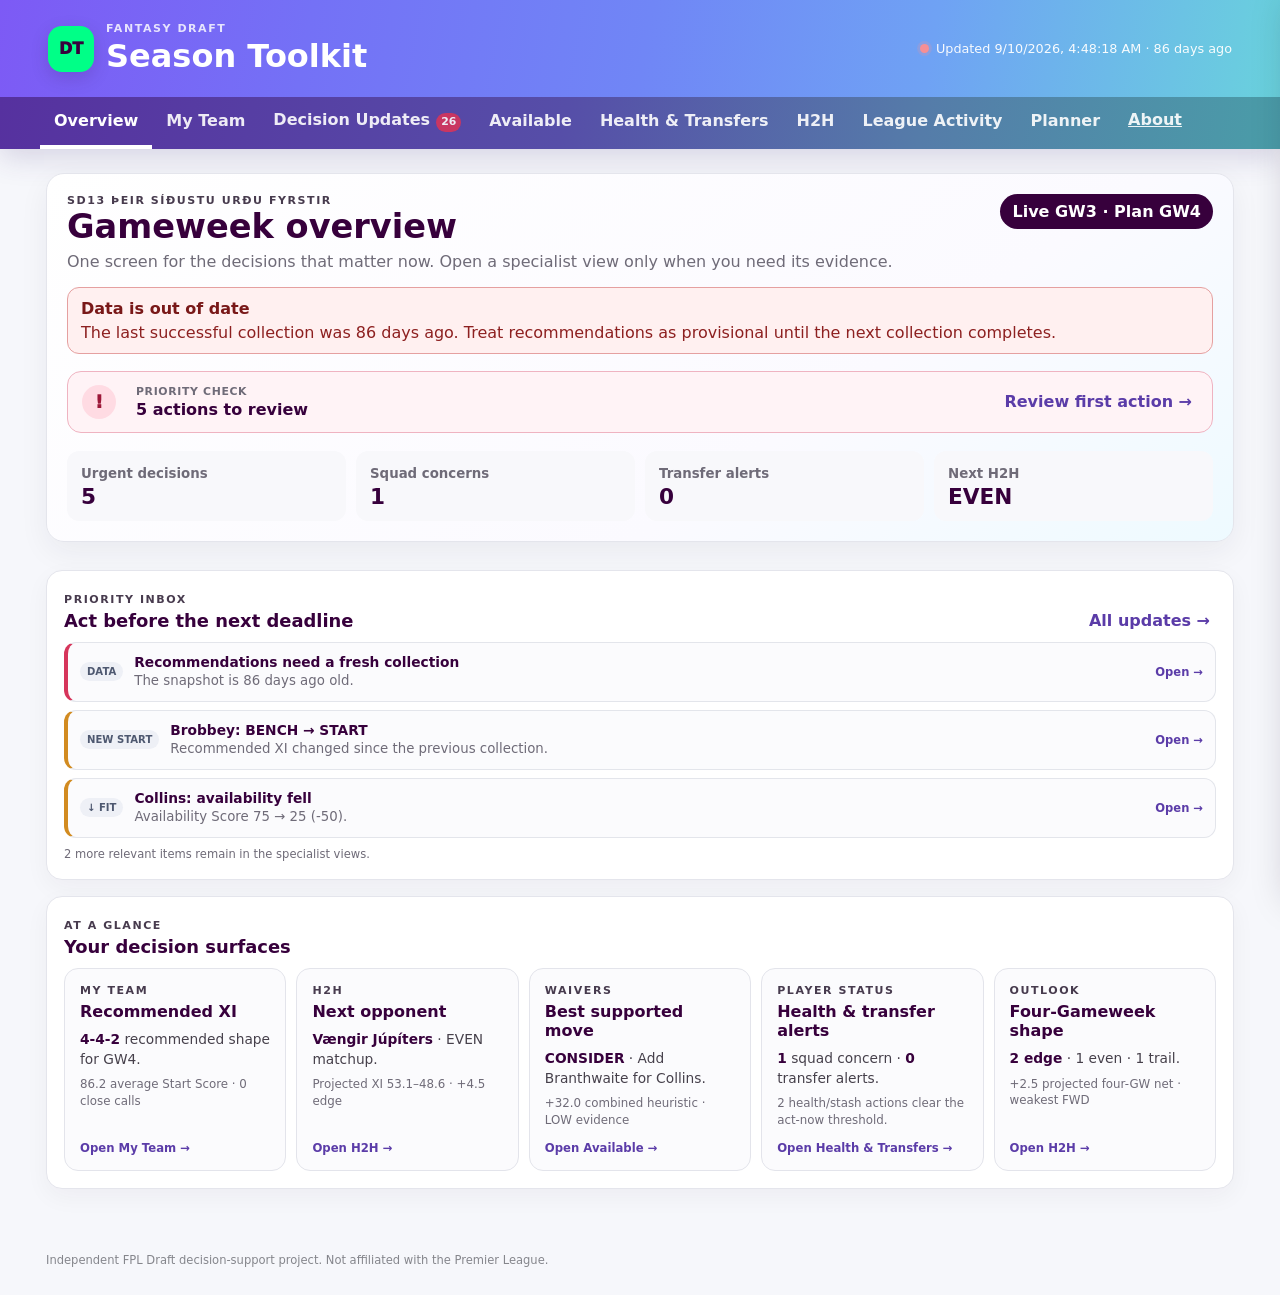
==== commit 25f42f92: "Reserve transfer priority for one guarded lead per outgoing player" ====
--- a/public/index.html
+++ b/public/index.html
@@ -5,7 +5,7 @@
   <meta name="viewport" content="width=device-width, initial-scale=1">
   <meta name="theme-color" content="#6f86f6">
   <title>Draft Toolkit</title>
-  <link rel="stylesheet" href="styles.css?v=20260821.3">
+  <link rel="stylesheet" href="styles.css?v=20260910.1">
   <link rel="stylesheet" href="pitch-v2.css?v=20260821.2">
   <link rel="stylesheet" href="interaction.css">
   <link rel="stylesheet" href="recommended-xi.css?v=20260821.3">
@@ -59,13 +59,13 @@
   <script src="app.js?v=20260827.2"></script>
   <script src="intelligence-v2.js"></script>
   <script src="intelligence-v3.js?v=20260827.1"></script>
-  <script src="waiver-v4.js"></script>
+  <script src="waiver-v4.js?v=20260910.1"></script>
   <script src="recommended-xi.js?v=20260821.3"></script>
   <script src="planner-v07.js"></script>
   <script src="h2h-v08.js?v=20260909.1"></script>
   <script src="changefeed-v09.js?v=20260822.1"></script>
   <script src="injury-stash-v10.js?v=20260827.2"></script>
-  <script src="overview-v1.js?v=20260827.2"></script>
+  <script src="overview-v1.js?v=20260910.1"></script>
   <script>SORT = 'swap';</script>
   <script src="search-fix.js"></script>
   <script src="interaction.js"></script>
--- a/public/styles.css
+++ b/public/styles.css
@@ -32,3 +32,5 @@
 .drawer-backdrop{position:fixed;inset:0;background:rgba(25,15,35,.32);z-index:20}.player-drawer{position:fixed;right:0;top:0;bottom:0;width:min(430px,94vw);background:#fff;z-index:21;box-shadow:-12px 0 36px rgba(25,15,35,.22);transform:translateX(105%);transition:transform .2s ease;overflow:auto}.player-drawer.open{transform:translateX(0)}.drawer-head{background:linear-gradient(110deg,#7d5af5,#73c8ea);color:white;padding:22px}.drawer-head button{float:right;border:0;background:rgba(255,255,255,.2);color:#fff;border-radius:999px;width:34px;height:34px;cursor:pointer}.drawer-body{padding:18px}.drawer-fixtures{display:grid;grid-template-columns:repeat(2,1fr);gap:8px;margin:14px 0}.drawer-fixture{background:#f5f3f8;border-radius:10px;padding:10px}.drawer-section{padding:13px 0;border-top:1px solid var(--line)}footer{max-width:1220px;margin:auto;padding:0 16px 28px;color:#85868c;font-size:.72rem}.error{background:#fff0f0;border:1px solid #efb8b8;color:#8d2020;border-radius:12px;padding:14px}
 @media(max-width:900px){.pitch{min-height:650px}.line.def,.line.mid{grid-template-columns:repeat(5,1fr);left:2%;right:2%}.pitch-player{width:92px}.player-card{grid-template-columns:1fr}.fixture-strip{border:0;border-top:1px solid var(--line);border-bottom:1px solid var(--line)}.planner-grid{grid-template-columns:1fr 1fr}}
 @media(max-width:620px){.masthead-inner{align-items:flex-start}.updated{display:none}.stats{grid-template-columns:repeat(2,1fr)}.hero-top{flex-direction:column}.pitch{min-height:620px}.shirt{width:42px;height:50px}.player-label{font-size:.64rem}.next-fixture{font-size:.62rem}.line{gap:3px}.line.def,.line.mid{left:1%;right:1%}.bench-row{grid-template-columns:repeat(2,1fr)}.search{min-width:100%}.planner-grid{grid-template-columns:1fr}}
+
+.priority-group{padding:18px;margin:16px 0 24px;border:1px solid #65c9a5;border-radius:16px;min-width:0}.priority-group h3{margin:0 0 12px}.priority-group details{margin-top:14px}.priority-group summary{cursor:pointer;padding:12px 0;overflow-wrap:anywhere}.priority-group .decision-reason{overflow-wrap:anywhere}
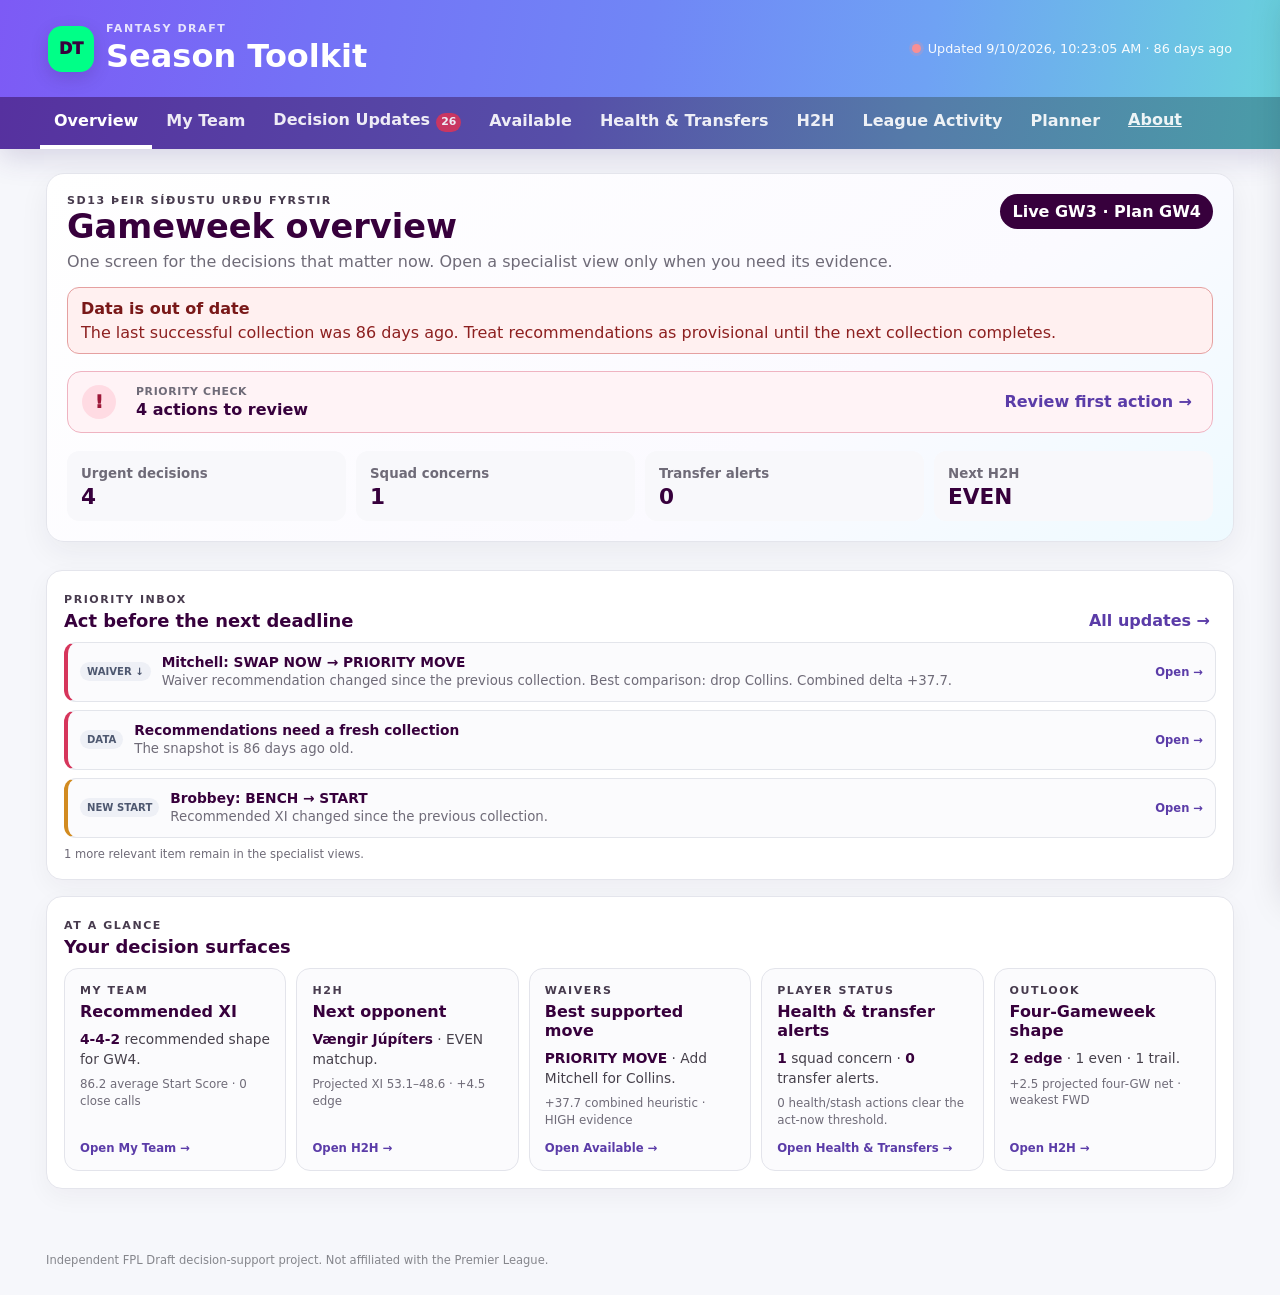
==== commit f88cbde5: "Explain transfer verdicts and allow guarded recent-form alternatives" ====
--- a/public/index.html
+++ b/public/index.html
@@ -5,7 +5,7 @@
   <meta name="viewport" content="width=device-width, initial-scale=1">
   <meta name="theme-color" content="#6f86f6">
   <title>Draft Toolkit</title>
-  <link rel="stylesheet" href="styles.css?v=20260910.1">
+  <link rel="stylesheet" href="styles.css?v=20260910.2">
   <link rel="stylesheet" href="pitch-v2.css?v=20260821.2">
   <link rel="stylesheet" href="interaction.css">
   <link rel="stylesheet" href="recommended-xi.css?v=20260821.3">
@@ -59,7 +59,7 @@
   <script src="app.js?v=20260827.2"></script>
   <script src="intelligence-v2.js"></script>
   <script src="intelligence-v3.js?v=20260827.1"></script>
-  <script src="waiver-v4.js?v=20260910.1"></script>
+  <script src="waiver-v4.js?v=20260910.2"></script>
   <script src="recommended-xi.js?v=20260821.3"></script>
   <script src="planner-v07.js"></script>
   <script src="h2h-v08.js?v=20260909.1"></script>
--- a/public/styles.css
+++ b/public/styles.css
@@ -34,3 +34,9 @@
 @media(max-width:620px){.masthead-inner{align-items:flex-start}.updated{display:none}.stats{grid-template-columns:repeat(2,1fr)}.hero-top{flex-direction:column}.pitch{min-height:620px}.shirt{width:42px;height:50px}.player-label{font-size:.64rem}.next-fixture{font-size:.62rem}.line{gap:3px}.line.def,.line.mid{left:1%;right:1%}.bench-row{grid-template-columns:repeat(2,1fr)}.search{min-width:100%}.planner-grid{grid-template-columns:1fr}}
 
 .priority-group{padding:18px;margin:16px 0 24px;border:1px solid #65c9a5;border-radius:16px;min-width:0}.priority-group h3{margin:0 0 12px}.priority-group details{margin-top:14px}.priority-group summary{cursor:pointer;padding:12px 0;overflow-wrap:anywhere}.priority-group .decision-reason{overflow-wrap:anywhere}
+
+/* Keep actionable explanations readable, including on narrow screens. */
+.player-card .transfer-reason{display:block;white-space:normal;overflow:visible;line-height:1.5;font-size:.8rem;margin:6px 0;overflow-wrap:anywhere}
+.priority-group>.player-card{grid-template-columns:minmax(160px,.8fr) minmax(240px,1fr) minmax(320px,1.5fr)}
+.priority-group .decision-reason{display:block;white-space:normal;overflow:visible;line-height:1.5}
+@media(max-width:900px){.priority-group>.player-card{grid-template-columns:minmax(0,1fr)}.priority-group{padding:12px}.player-card .intel{min-width:0}}
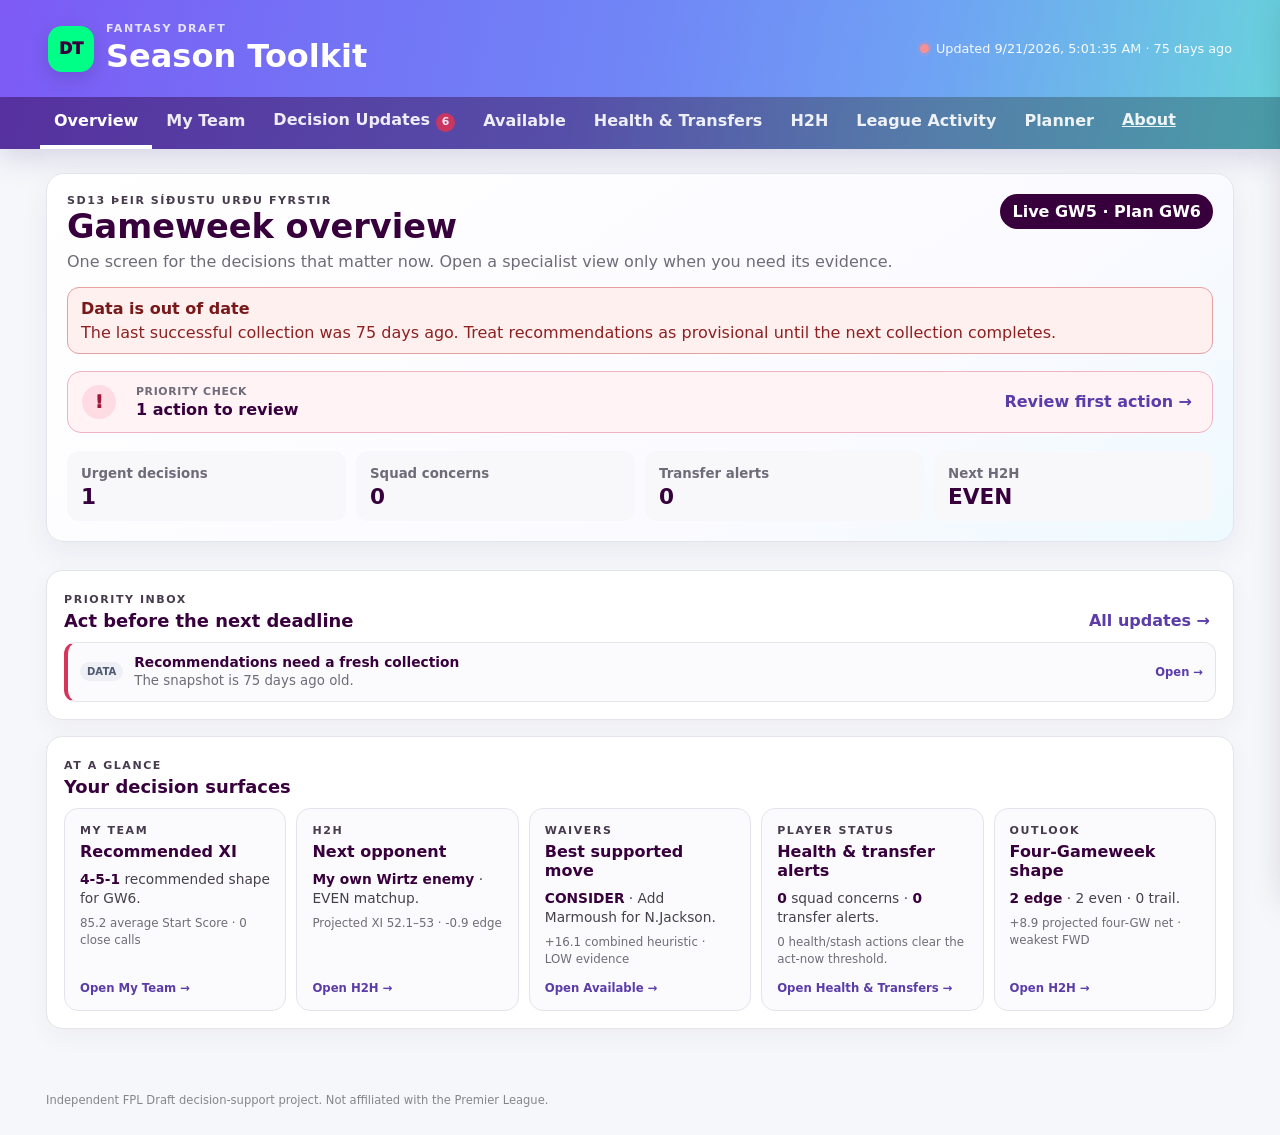
==== commit 49a48a9c: "Retain league activity and evaluate transfer outcomes conservatively" ====
--- a/public/index.html
+++ b/public/index.html
@@ -56,13 +56,13 @@
   <aside id="player-drawer" class="player-drawer" aria-hidden="true"></aside>
 
   <footer>Independent FPL Draft decision-support project. Not affiliated with the Premier League.</footer>
-  <script src="app.js?v=20260827.2"></script>
+  <script src="app.js?v=20260921.1"></script>
   <script src="intelligence-v2.js"></script>
   <script src="intelligence-v3.js?v=20260827.1"></script>
   <script src="waiver-v4.js?v=20260910.2"></script>
   <script src="recommended-xi.js?v=20260821.3"></script>
   <script src="planner-v07.js"></script>
-  <script src="h2h-v08.js?v=20260909.1"></script>
+  <script src="h2h-v08.js?v=20260921.1"></script>
   <script src="changefeed-v09.js?v=20260822.1"></script>
   <script src="injury-stash-v10.js?v=20260827.2"></script>
   <script src="overview-v1.js?v=20260910.1"></script>
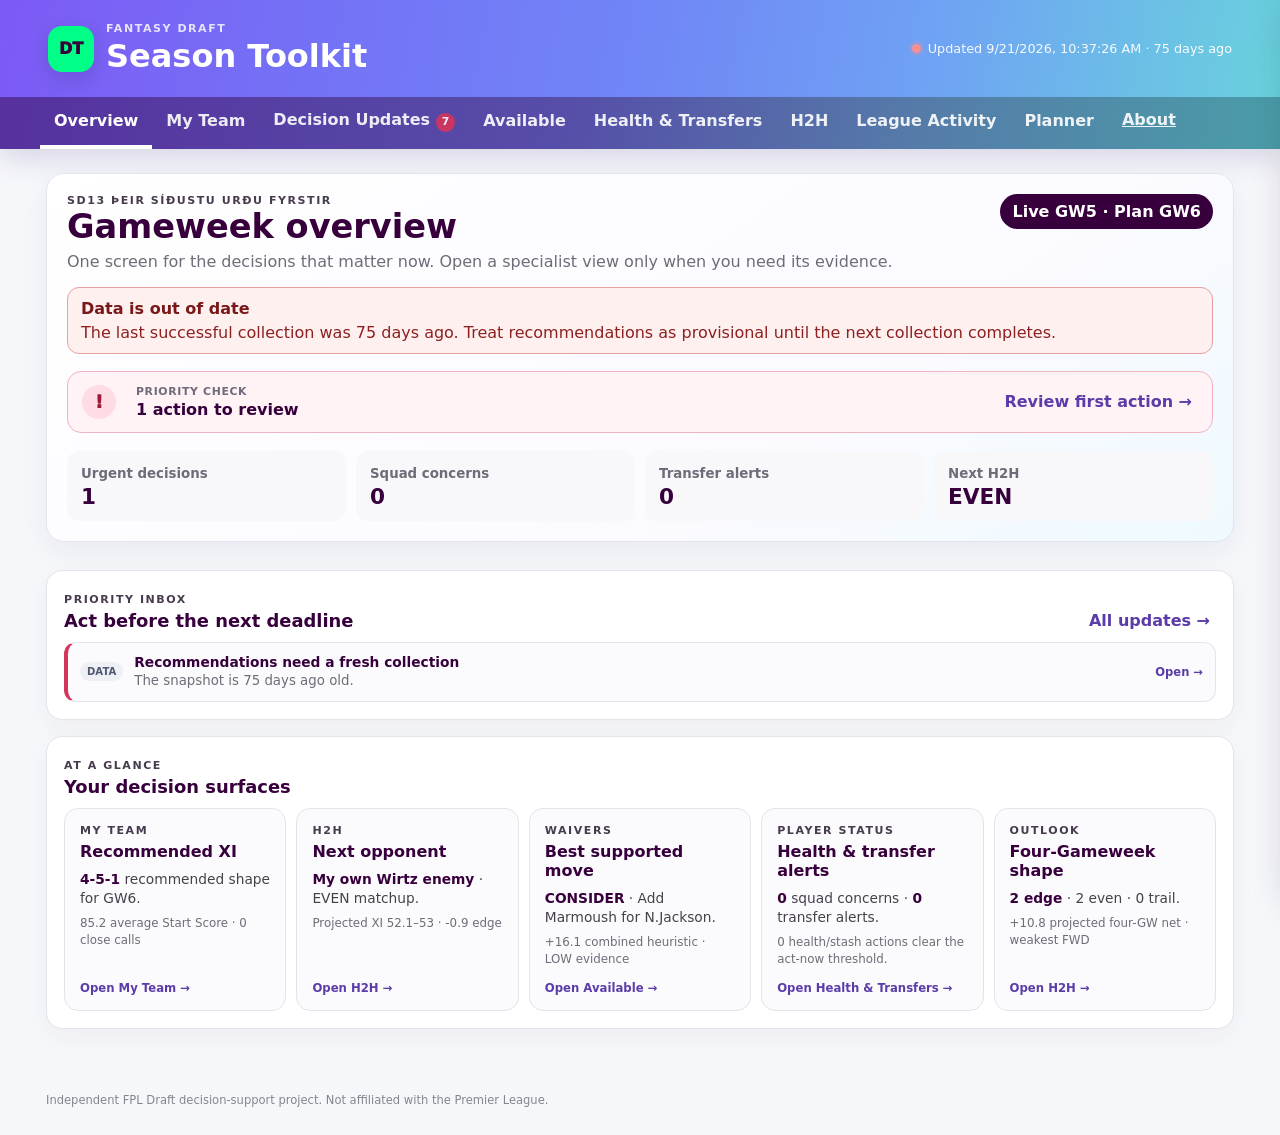
==== commit 9a9b23c2: "Clarify ownership history release and signing labels" ====
--- a/public/index.html
+++ b/public/index.html
@@ -56,7 +56,7 @@
   <aside id="player-drawer" class="player-drawer" aria-hidden="true"></aside>
 
   <footer>Independent FPL Draft decision-support project. Not affiliated with the Premier League.</footer>
-  <script src="app.js?v=20260921.1"></script>
+  <script src="app.js?v=20260921.2"></script>
   <script src="intelligence-v2.js"></script>
   <script src="intelligence-v3.js?v=20260827.1"></script>
   <script src="waiver-v4.js?v=20260910.2"></script>
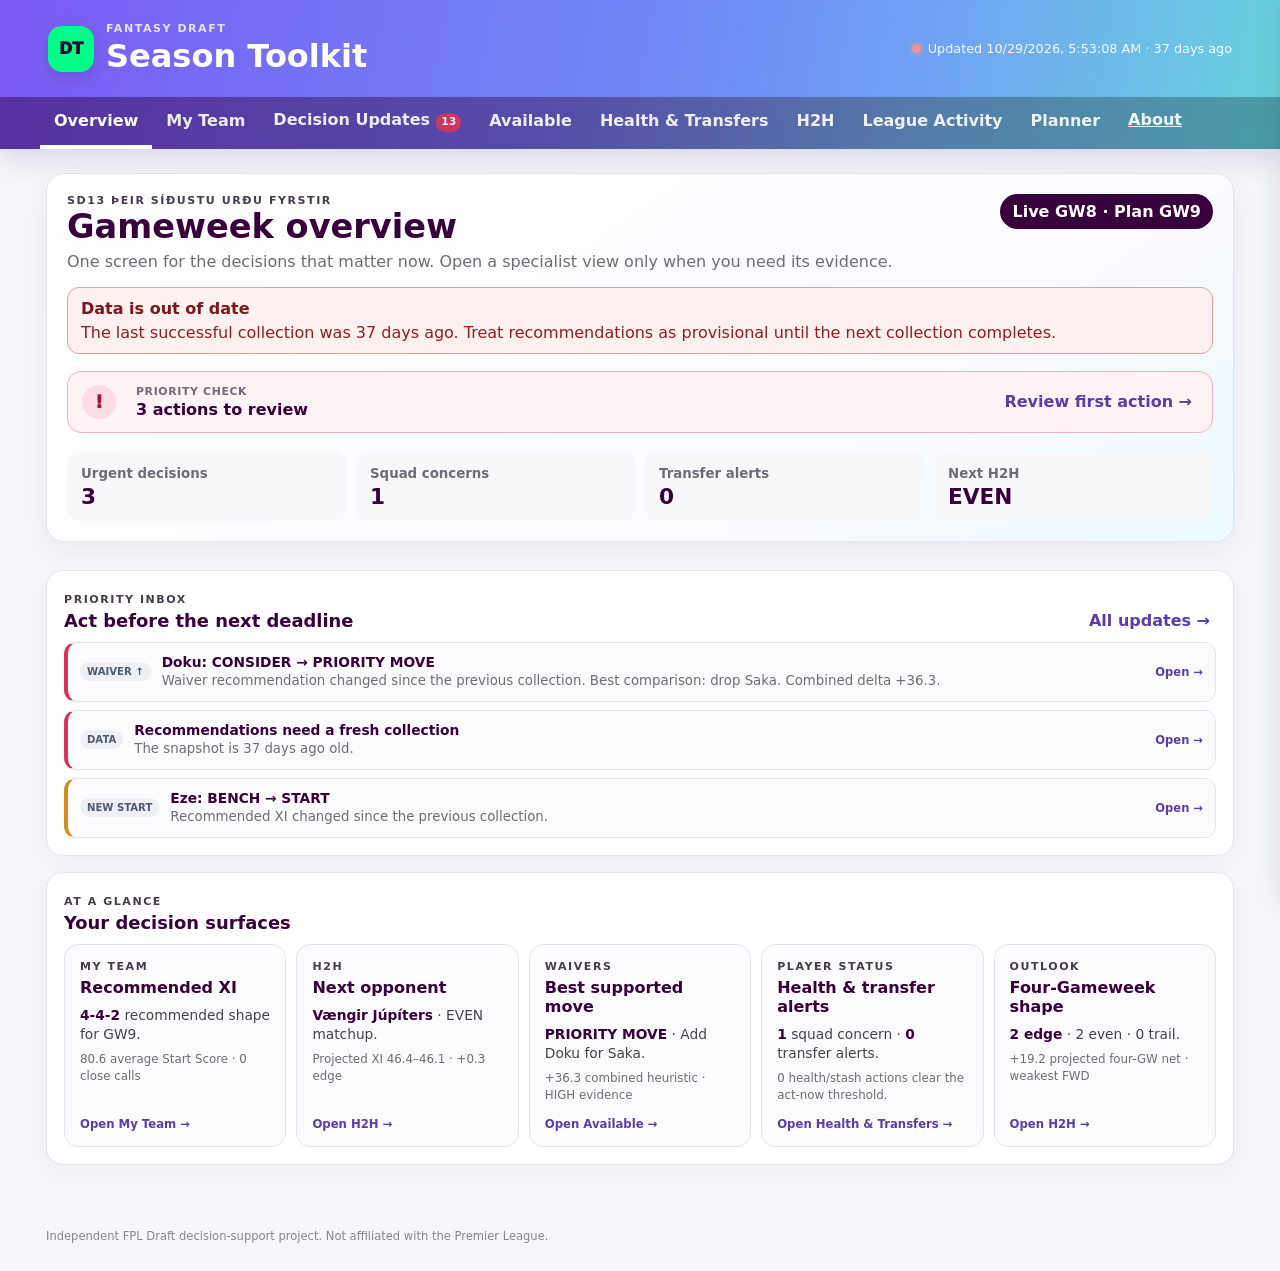
==== commit 492ed3e8: "Expand validated ratings coverage and player drawer evidence" ====
--- a/public/index.html
+++ b/public/index.html
@@ -56,13 +56,13 @@
   <aside id="player-drawer" class="player-drawer" aria-hidden="true"></aside>
 
   <footer>Independent FPL Draft decision-support project. Not affiliated with the Premier League.</footer>
-  <script src="app.js?v=20260921.2"></script>
+  <script src="app.js?v=20260921.3"></script>
   <script src="intelligence-v2.js"></script>
-  <script src="intelligence-v3.js?v=20260827.1"></script>
+  <script src="intelligence-v3.js?v=20261029.1"></script>
   <script src="waiver-v4.js?v=20260910.2"></script>
   <script src="recommended-xi.js?v=20260821.3"></script>
   <script src="planner-v07.js"></script>
-  <script src="h2h-v08.js?v=20260921.1"></script>
+  <script src="h2h-v08.js?v=20260921.3"></script>
   <script src="changefeed-v09.js?v=20260822.1"></script>
   <script src="injury-stash-v10.js?v=20260827.2"></script>
   <script src="overview-v1.js?v=20260910.1"></script>
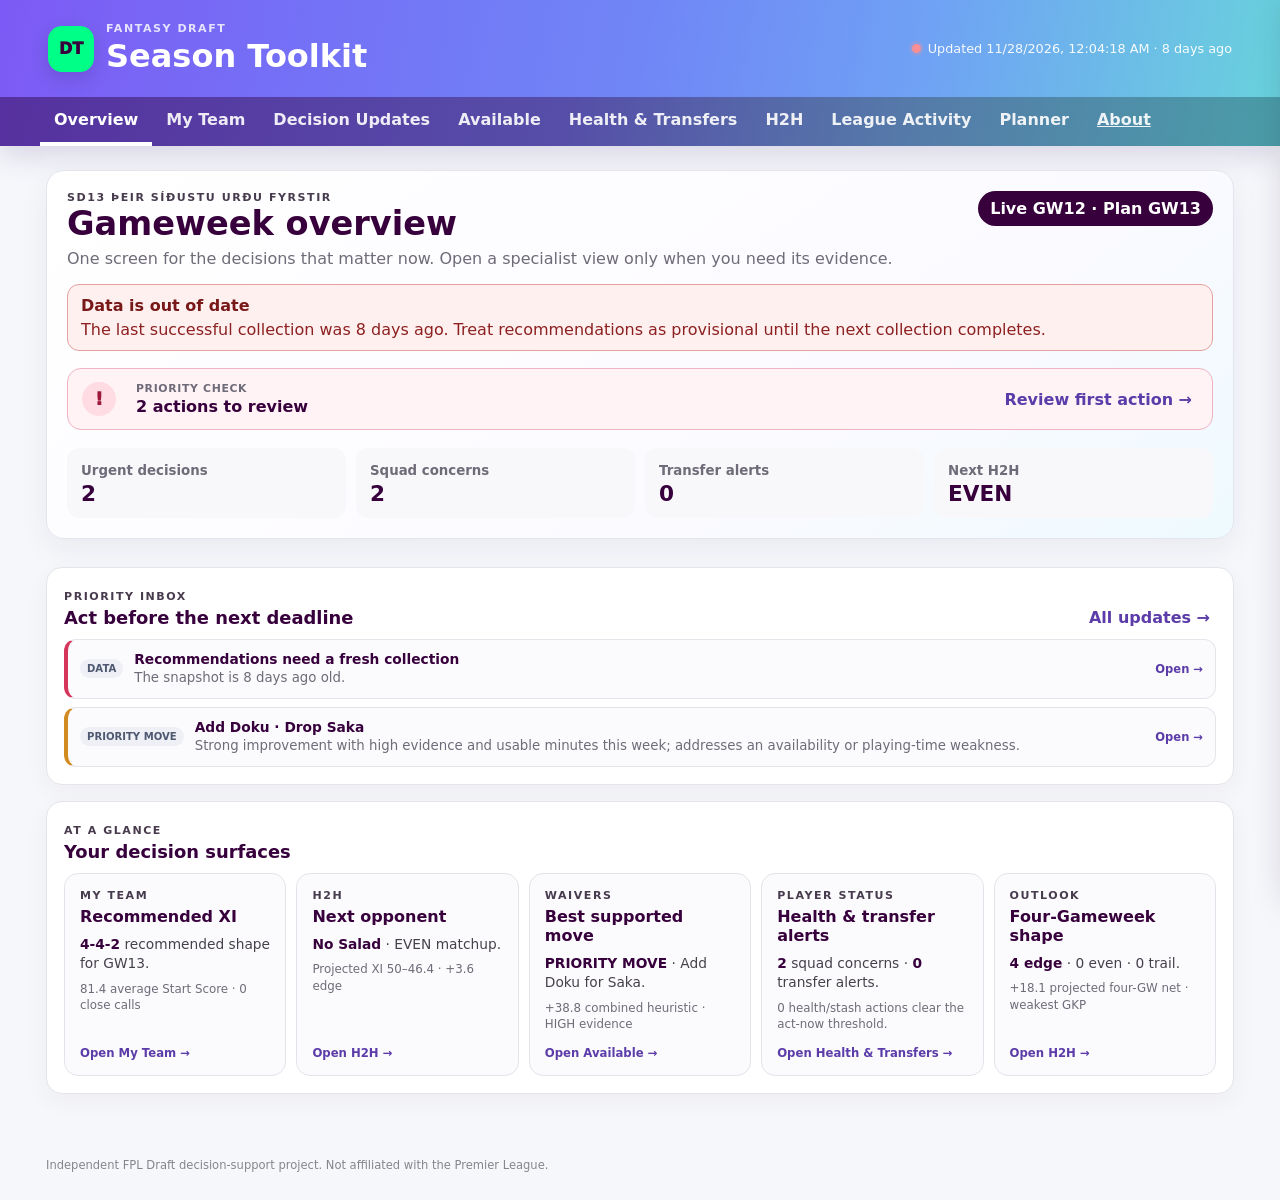
==== commit eb11f63f: "Add Outside Match Evidence v0.1.0" ====
--- a/public/index.html
+++ b/public/index.html
@@ -58,7 +58,8 @@
   <footer>Independent FPL Draft decision-support project. Not affiliated with the Premier League.</footer>
   <script src="app.js?v=20260921.3"></script>
   <script src="intelligence-v2.js"></script>
-  <script src="intelligence-v3.js?v=20261029.1"></script>
+  <script src="outside-evidence-v01.js?v=0.1.0"></script>
+  <script src="intelligence-v3.js?v=20261128.1"></script>
   <script src="waiver-v4.js?v=20260910.2"></script>
   <script src="recommended-xi.js?v=20260821.3"></script>
   <script src="planner-v07.js"></script>
